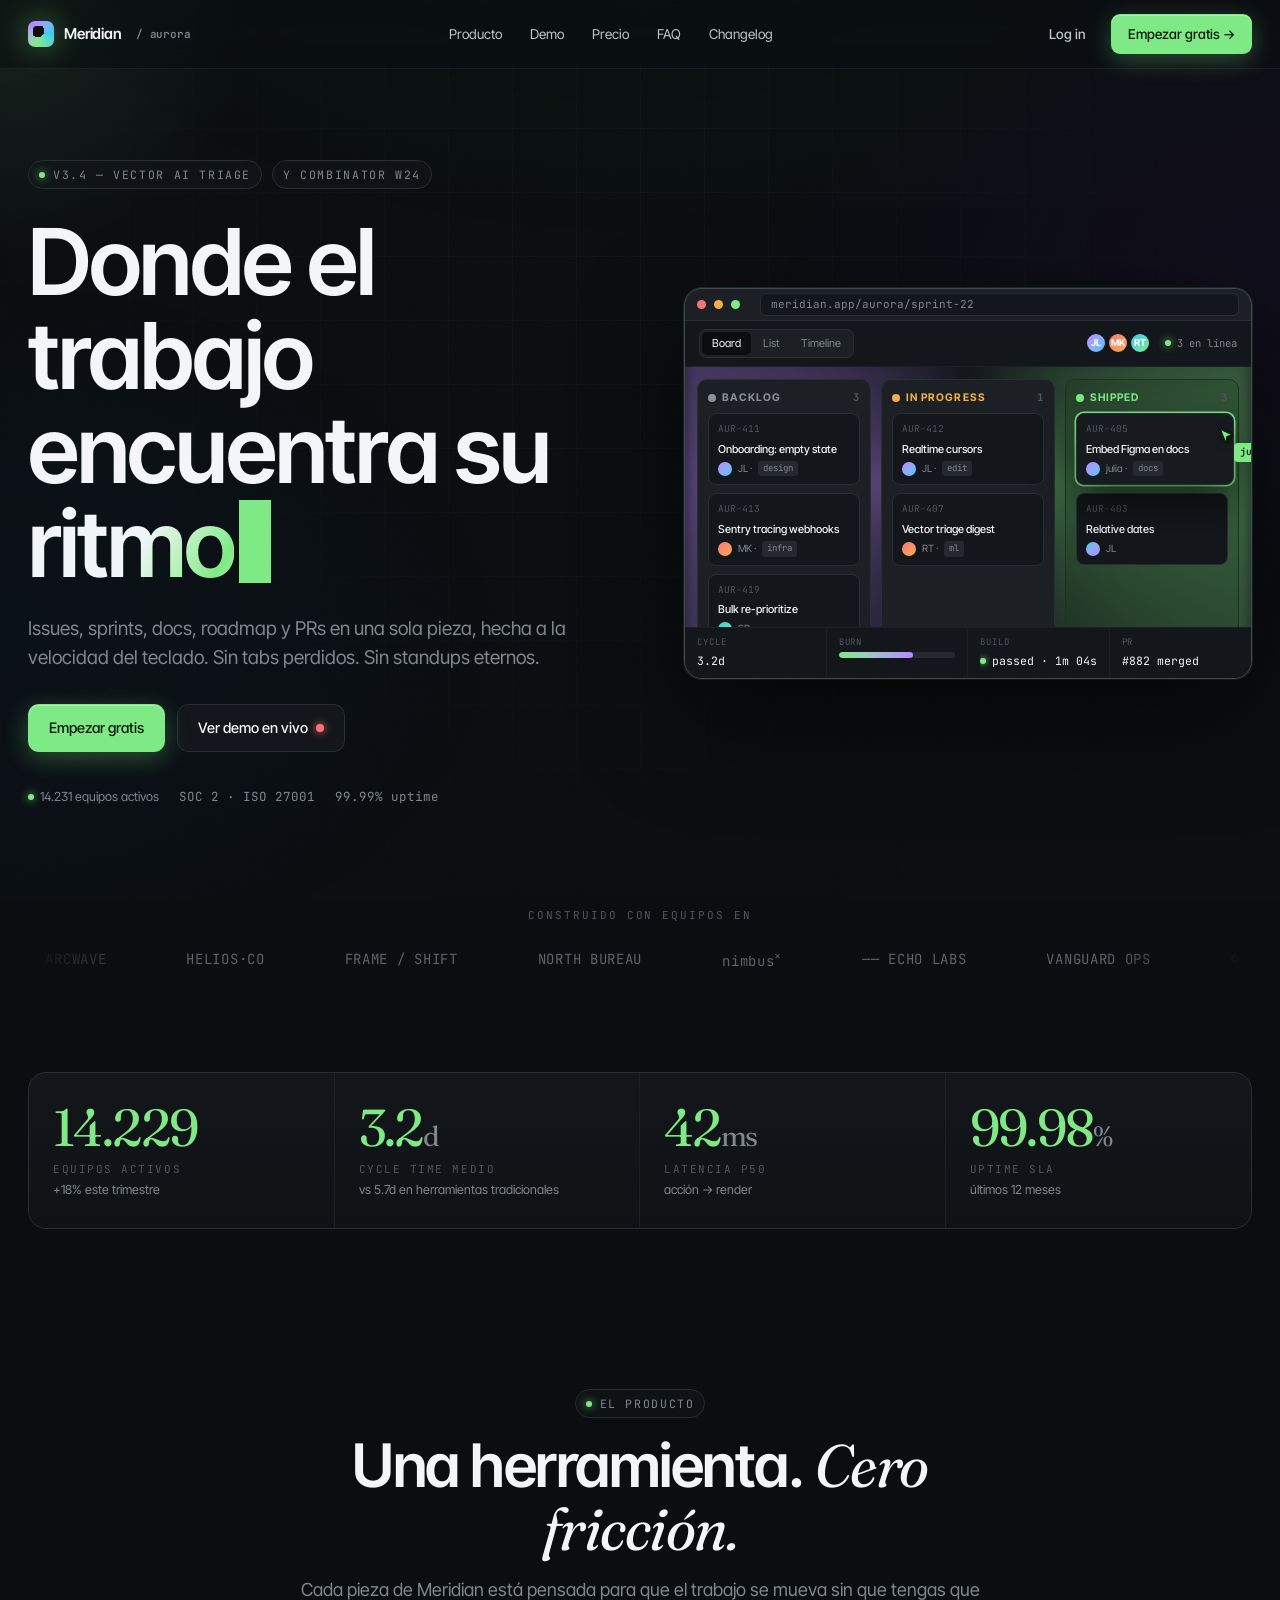
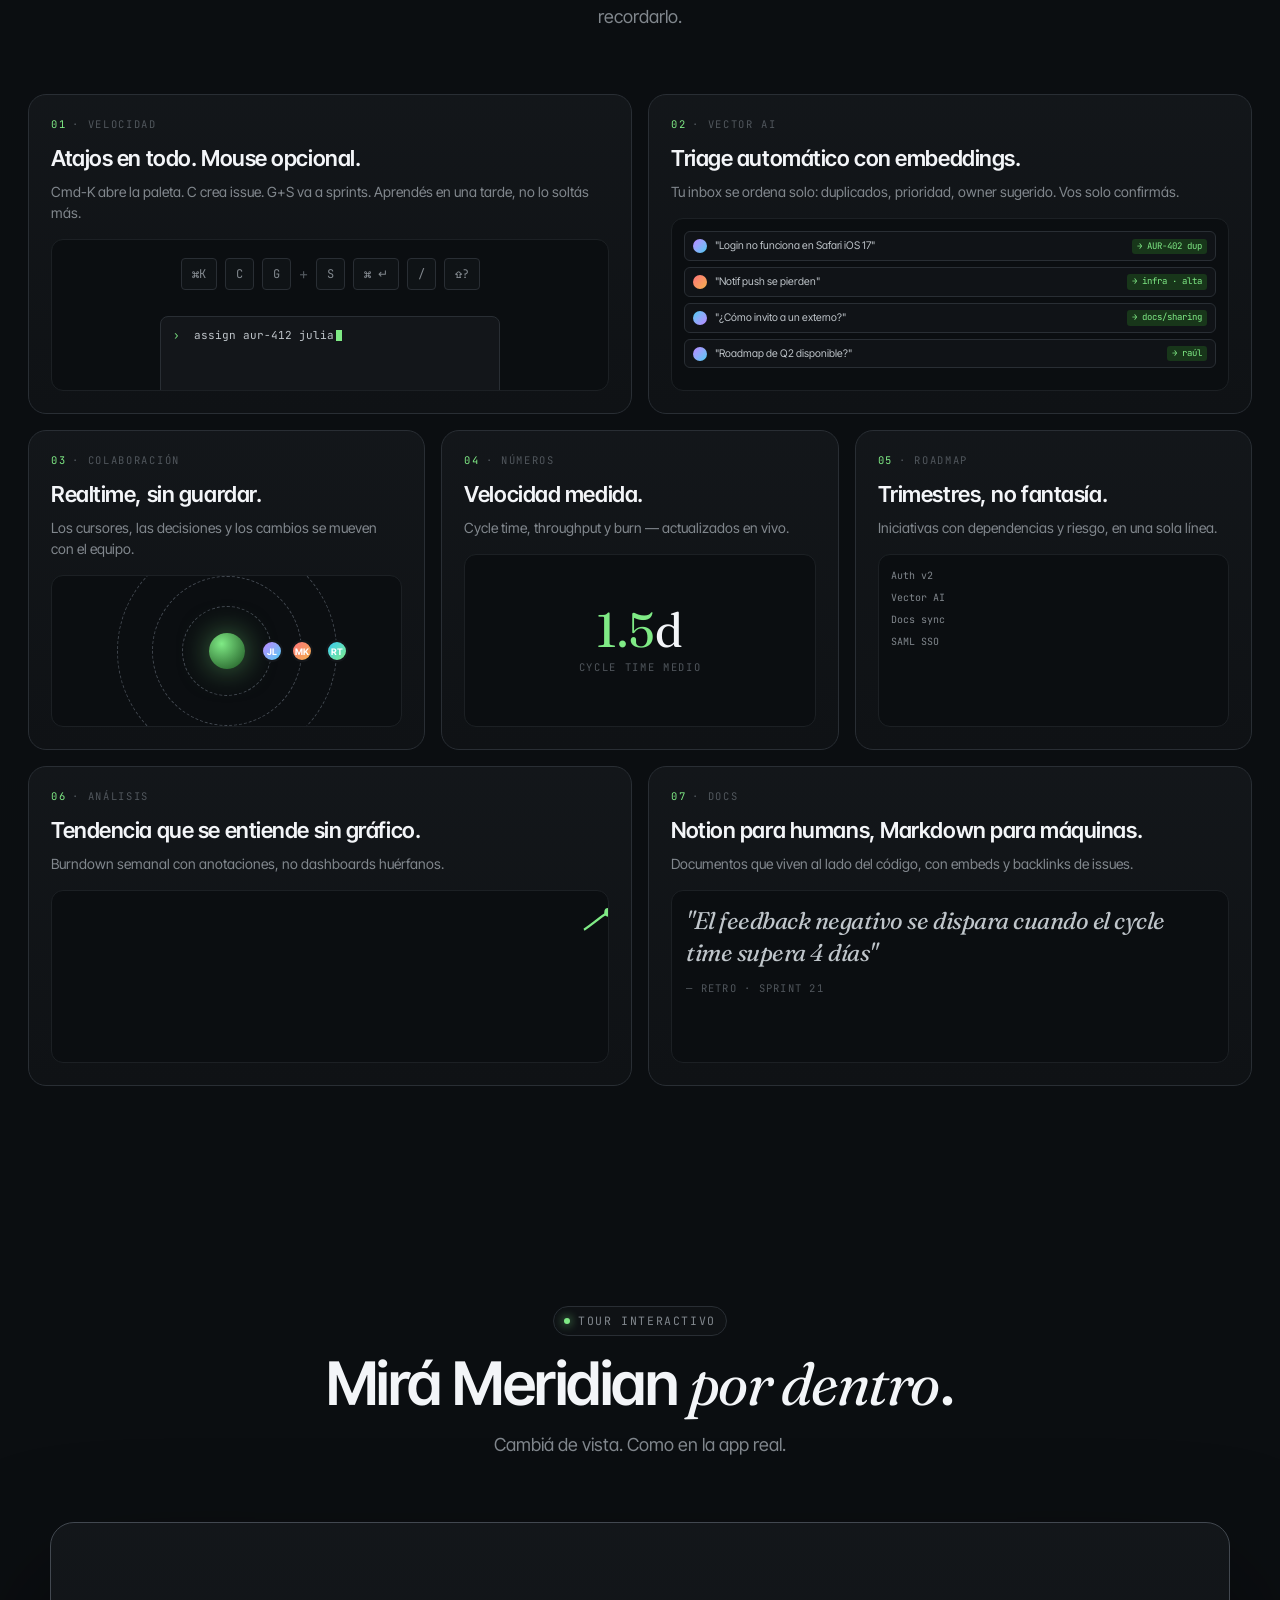
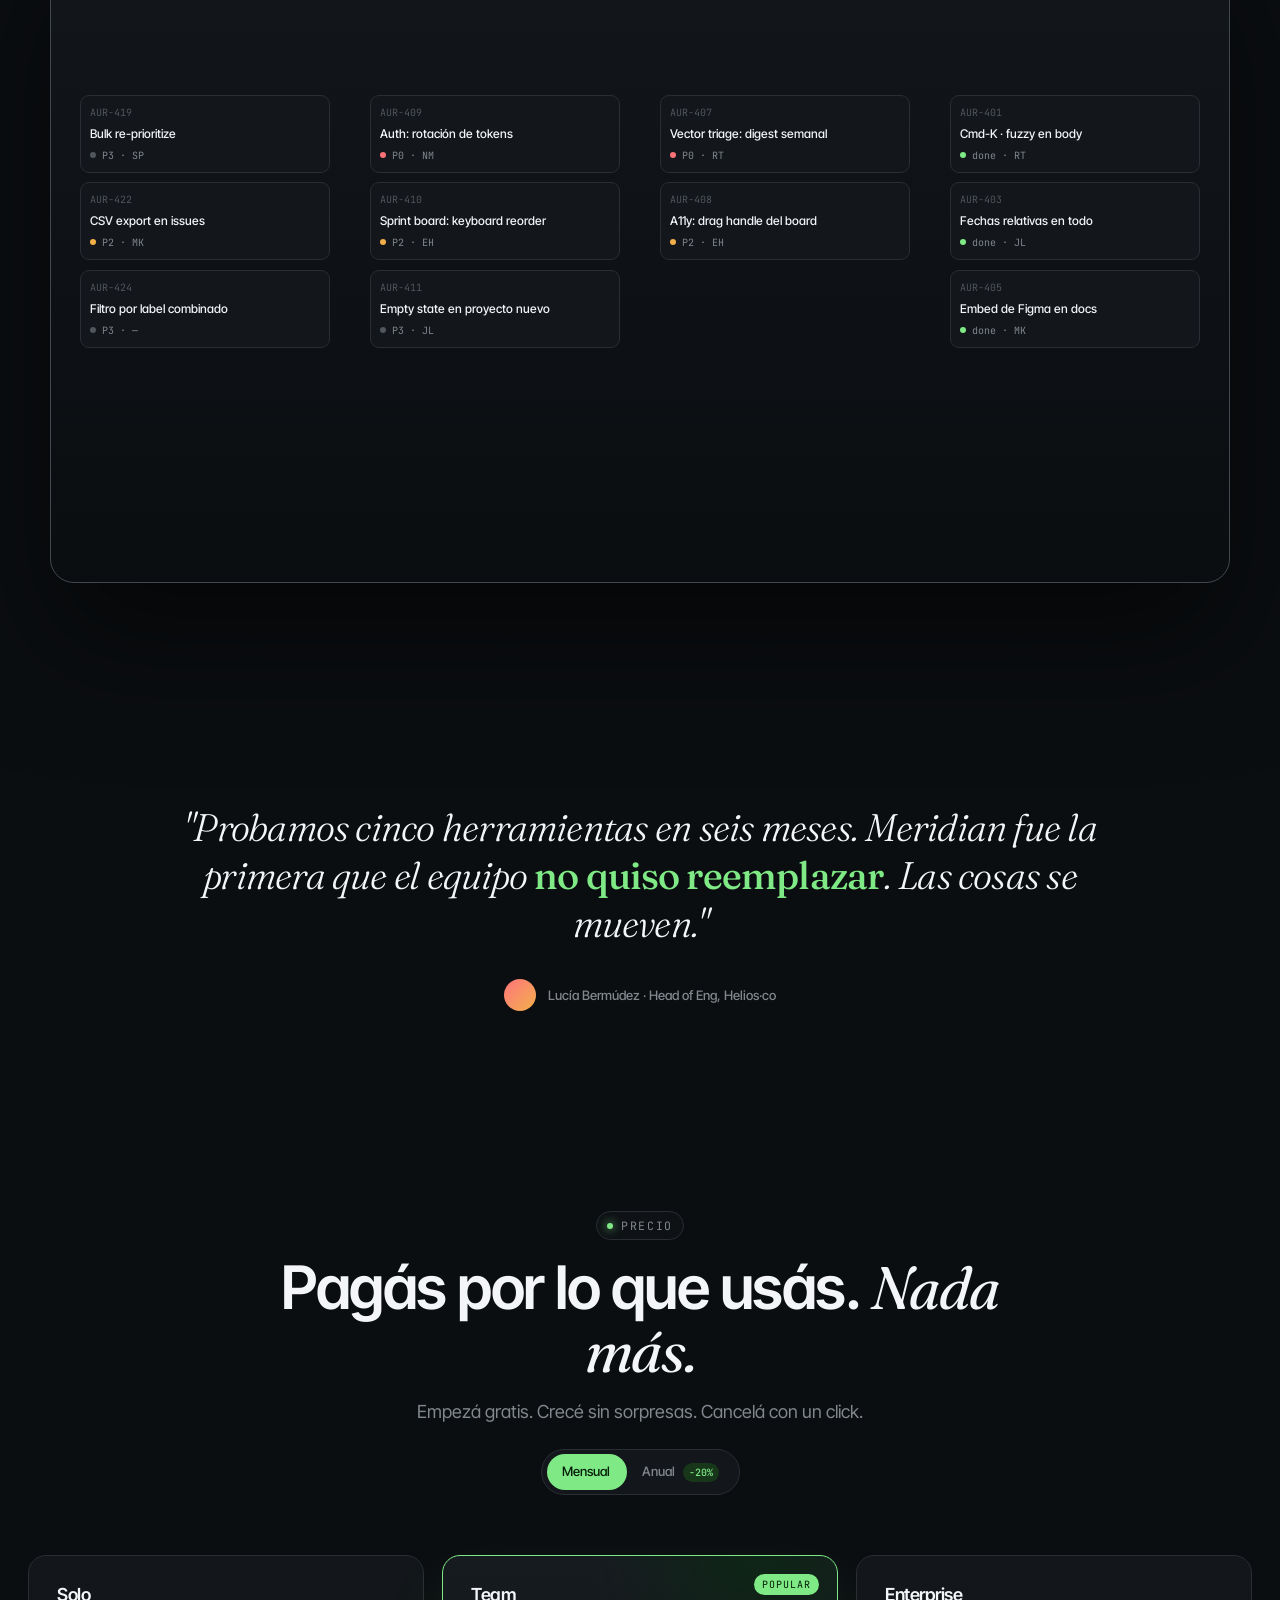
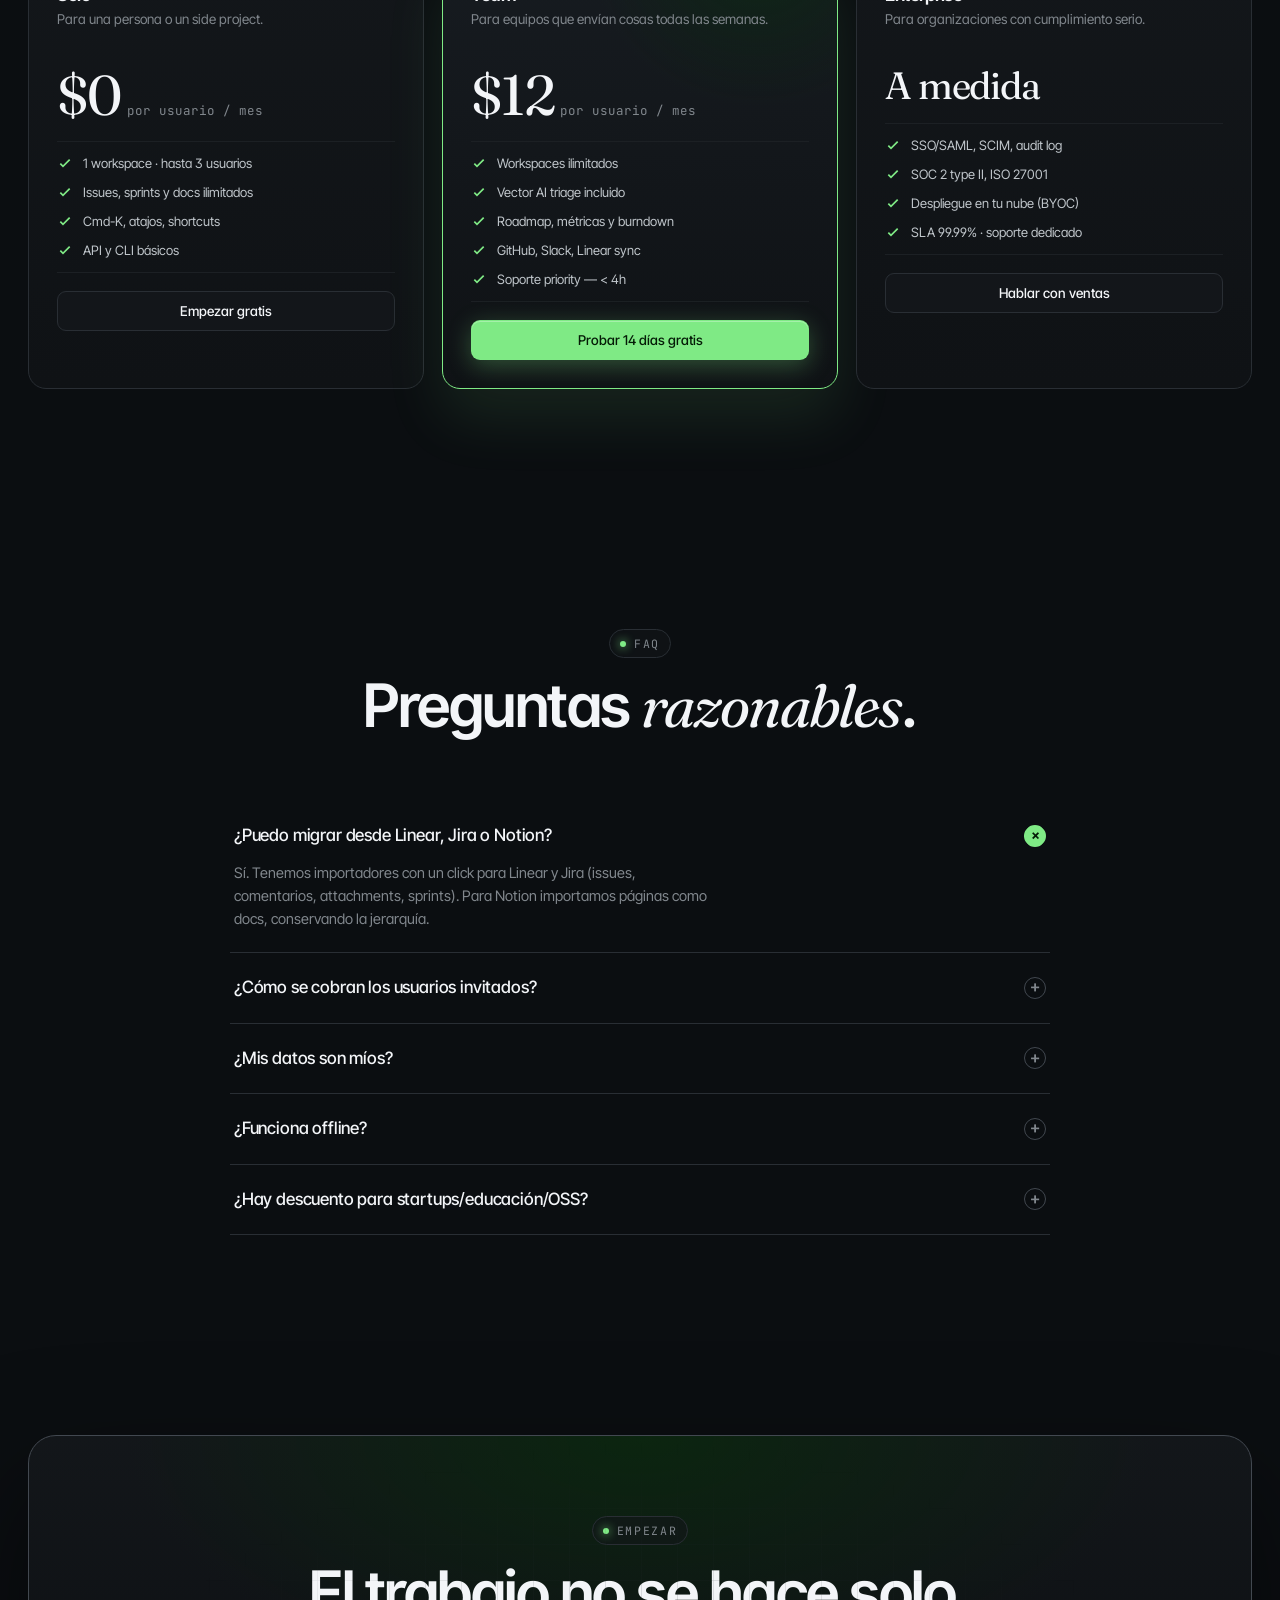
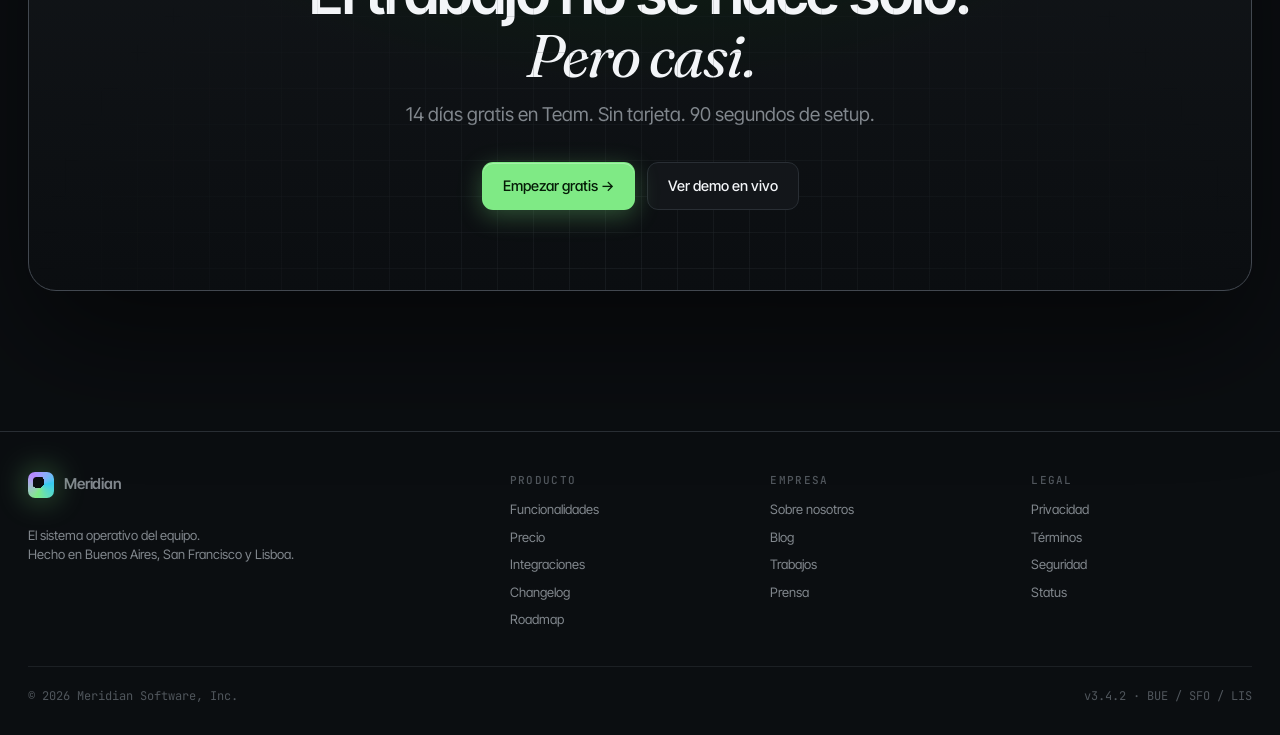
==== Frontend2/index.html @ a203c60c "Add index.html for Azure routing" ====
<!DOCTYPE html>
<html lang="es">
<head>
    <meta charset="UTF-8">
    <meta http-equiv="refresh" content="0; url=landing.html">
    <title>Redirigiendo a Meridian...</title>
    <script>
        window.location.href = "landing.html";
    </script>
</head>
<body>
    Si no eres redirigido automáticamente, haz clic aquí: <a href="landing.html">Entrar a Meridian</a>
</body>
</html>
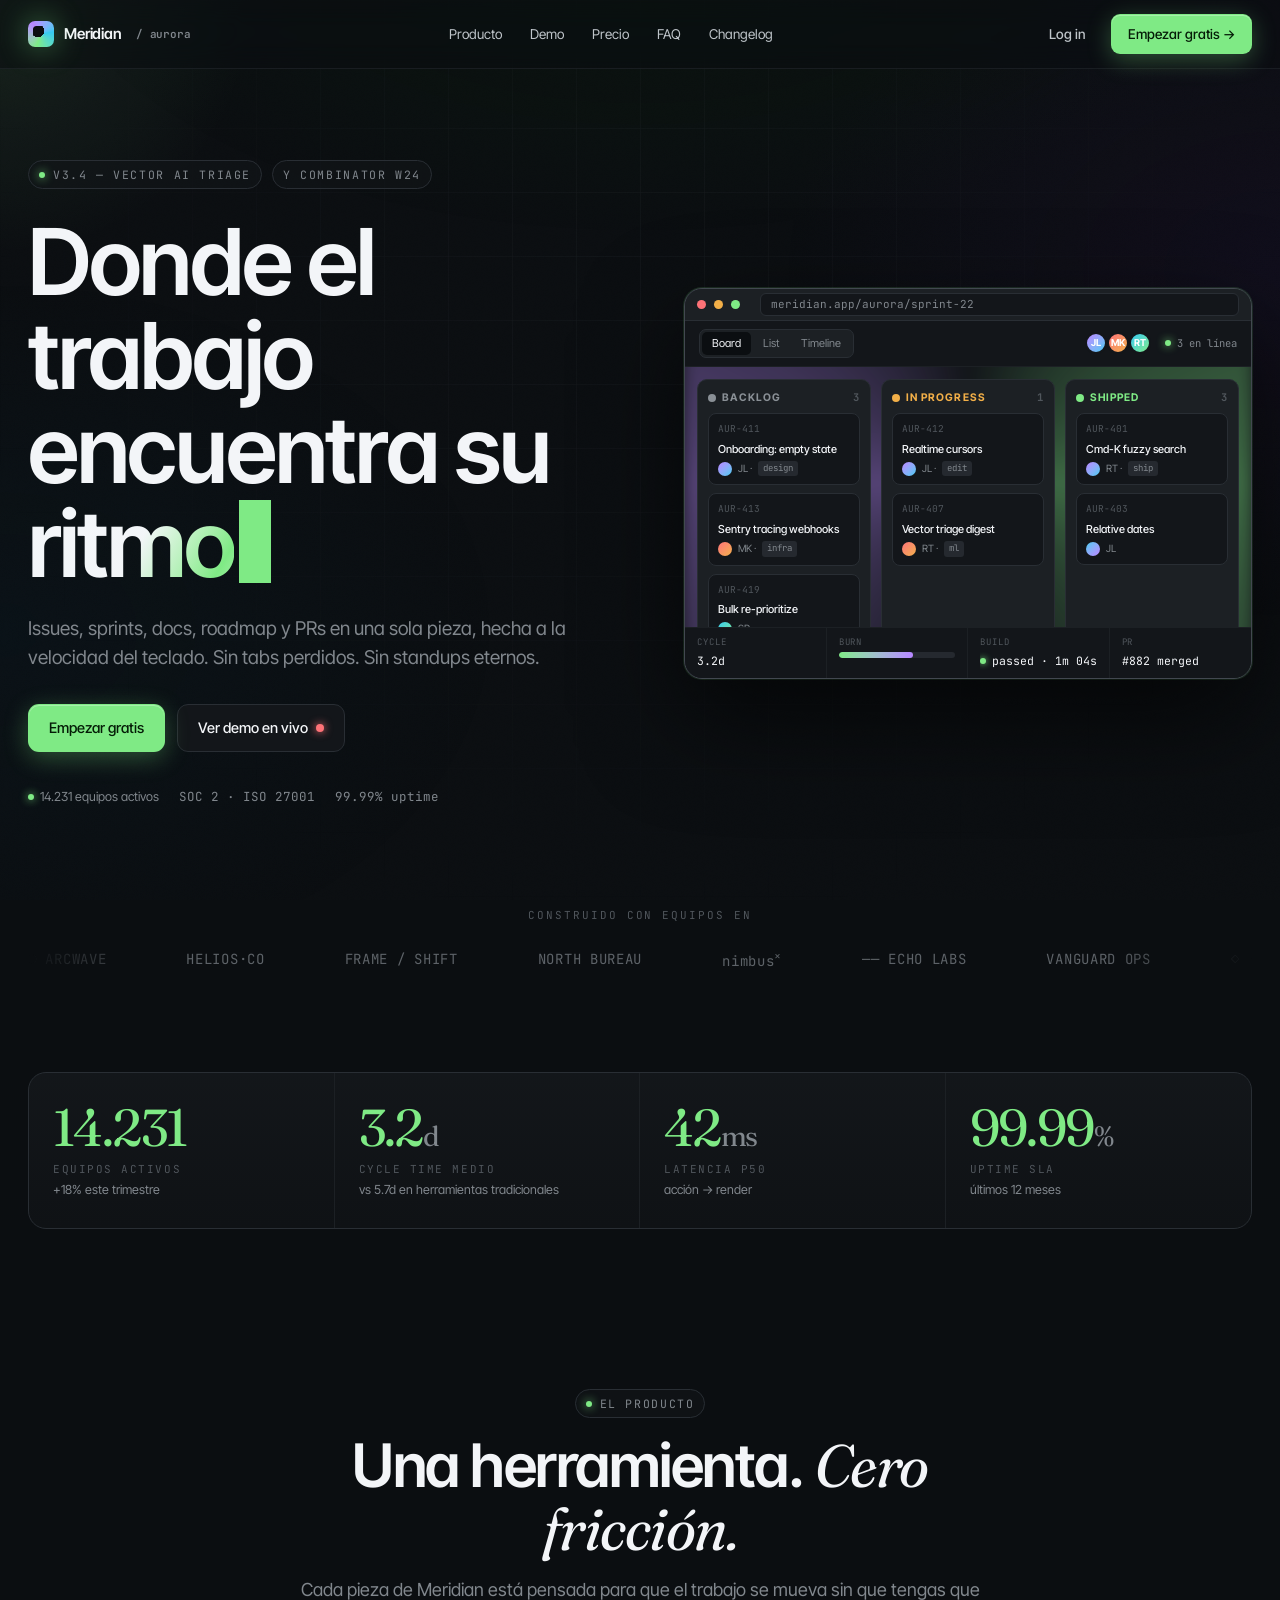
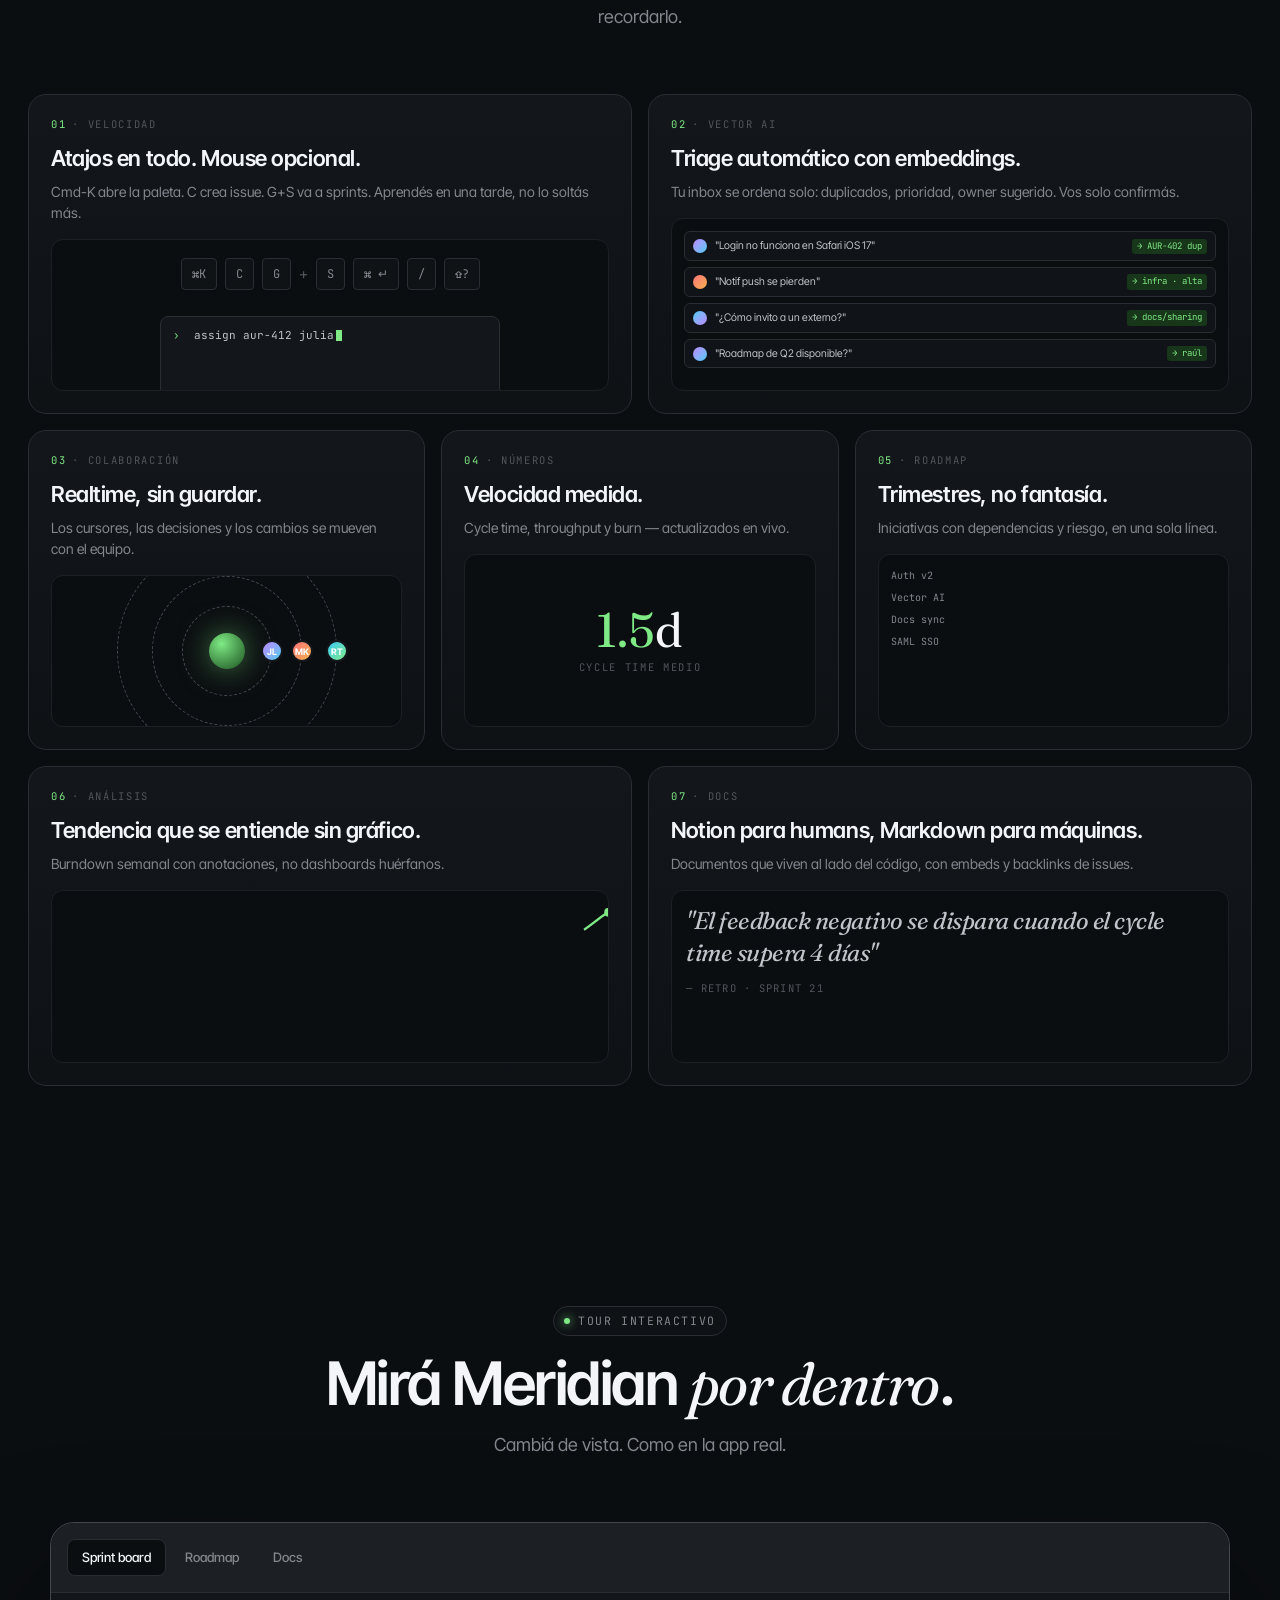
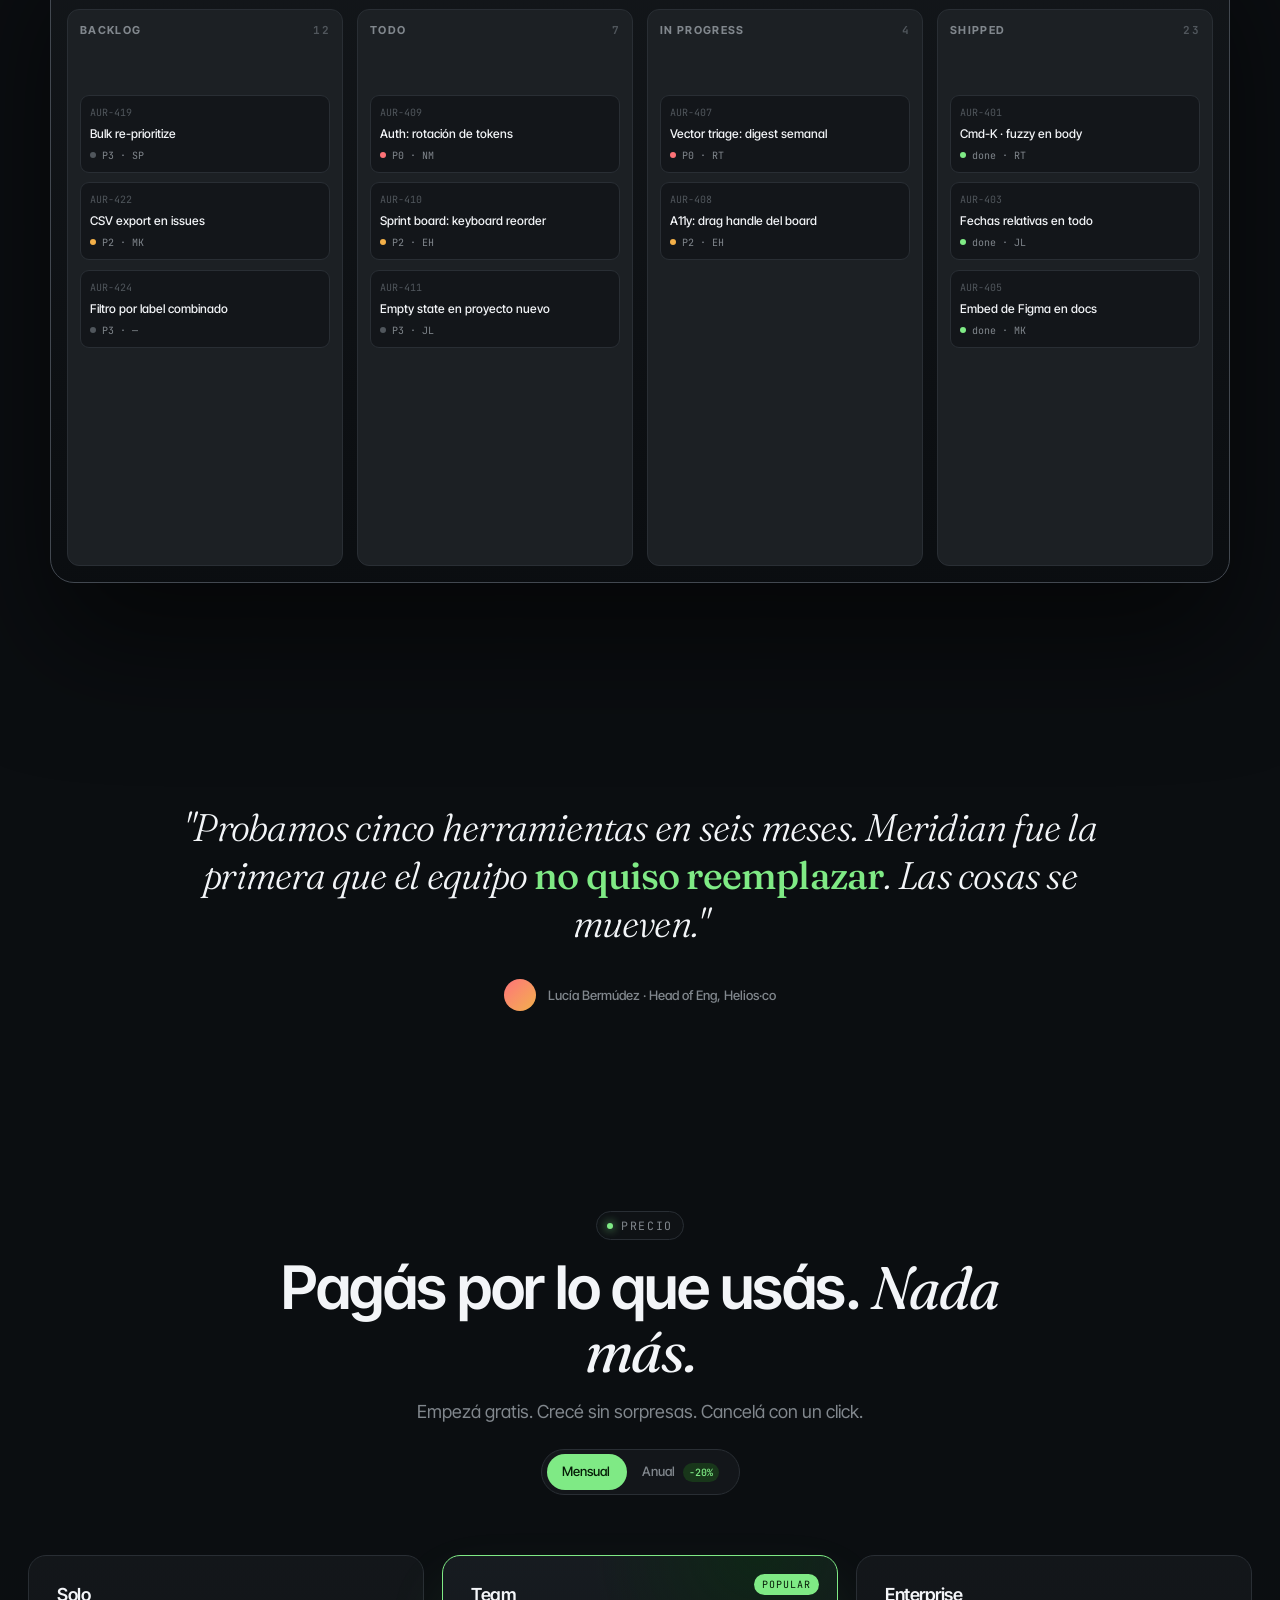
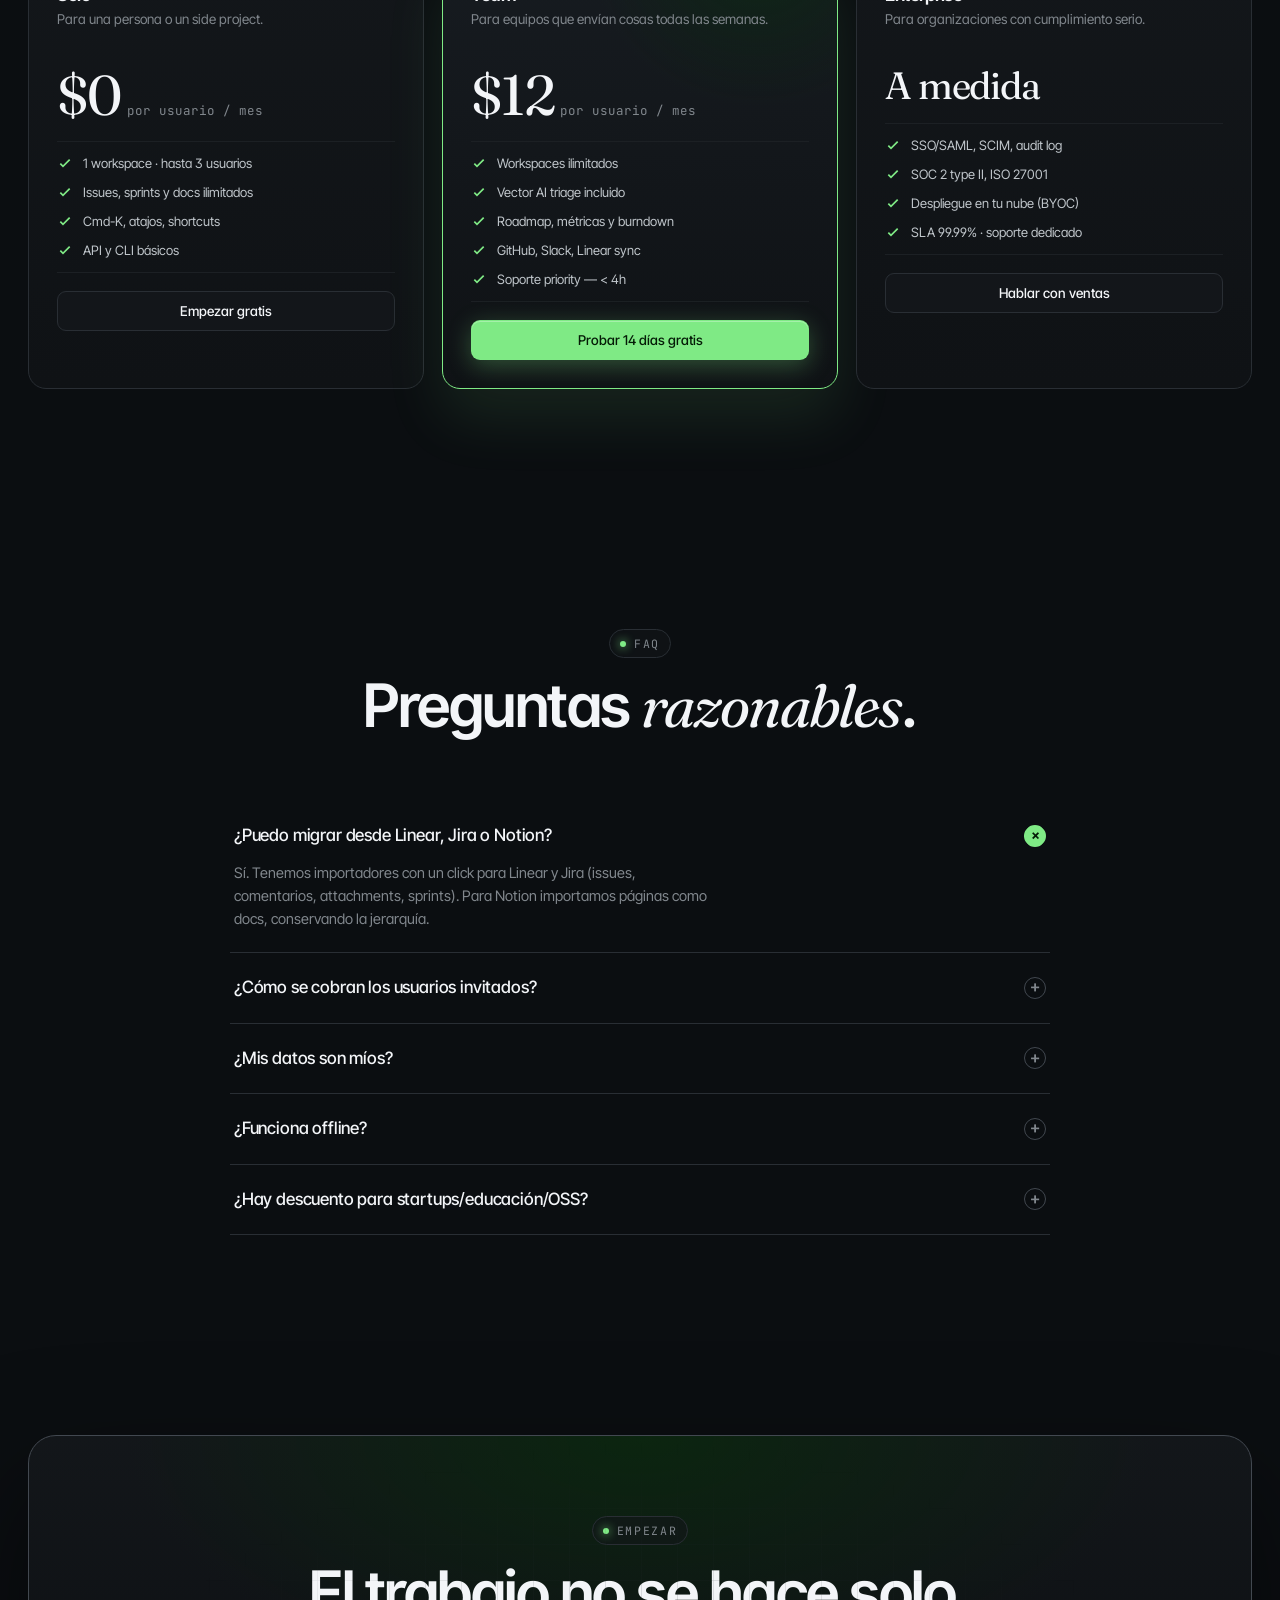
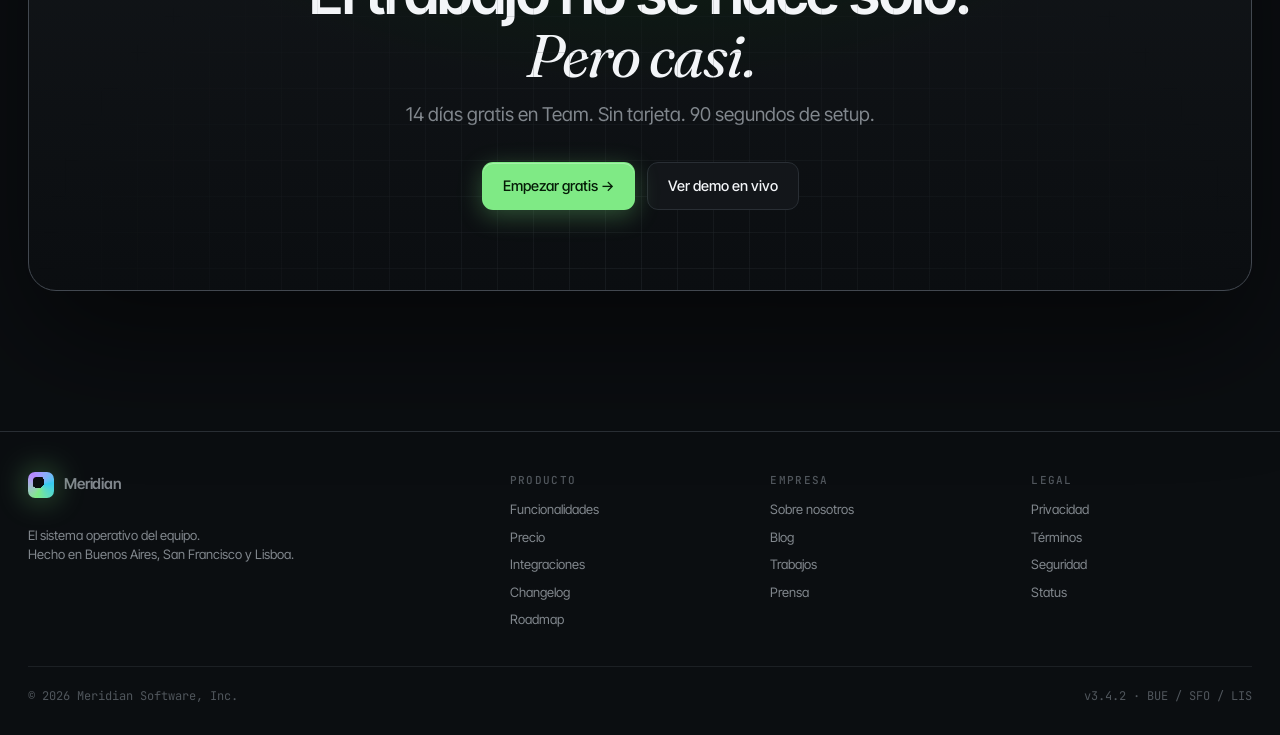
==== commit a287d9af: "fix: set output_location to dot for static html site deployment" ====
--- a/Frontend2/index.html
+++ b/Frontend2/index.html
@@ -1,14 +1,17 @@
-<!DOCTYPE html>
-<html lang="es">
-<head>
-    <meta charset="UTF-8">
-    <meta http-equiv="refresh" content="0; url=landing.html">
-    <title>Redirigiendo a Meridian...</title>
-    <script>
-        window.location.href = "landing.html";
-    </script>
-</head>
-<body>
-    Si no eres redirigido automáticamente, haz clic aquí: <a href="landing.html">Entrar a Meridian</a>
-</body>
-</html>
+<!DOCTYPE html>
+<html lang="es">
+<head>
+    <meta charset="UTF-8">
+    <meta http-equiv="refresh" content="0; url=landing.html">
+    <title>Redirigiendo a Meridian...</title>
+    <script>
+        window.location.href = "landing.html";
+    </script>
+</head>
+<body>
+    Si no eres redirigido automáticamente, haz clic aquí: <a href="landing.html">Entrar a Meridian</a>
+</body>
+</html>
+< ! - -   t r i g g e r   r e d e p l o y   - - > + 
+ 
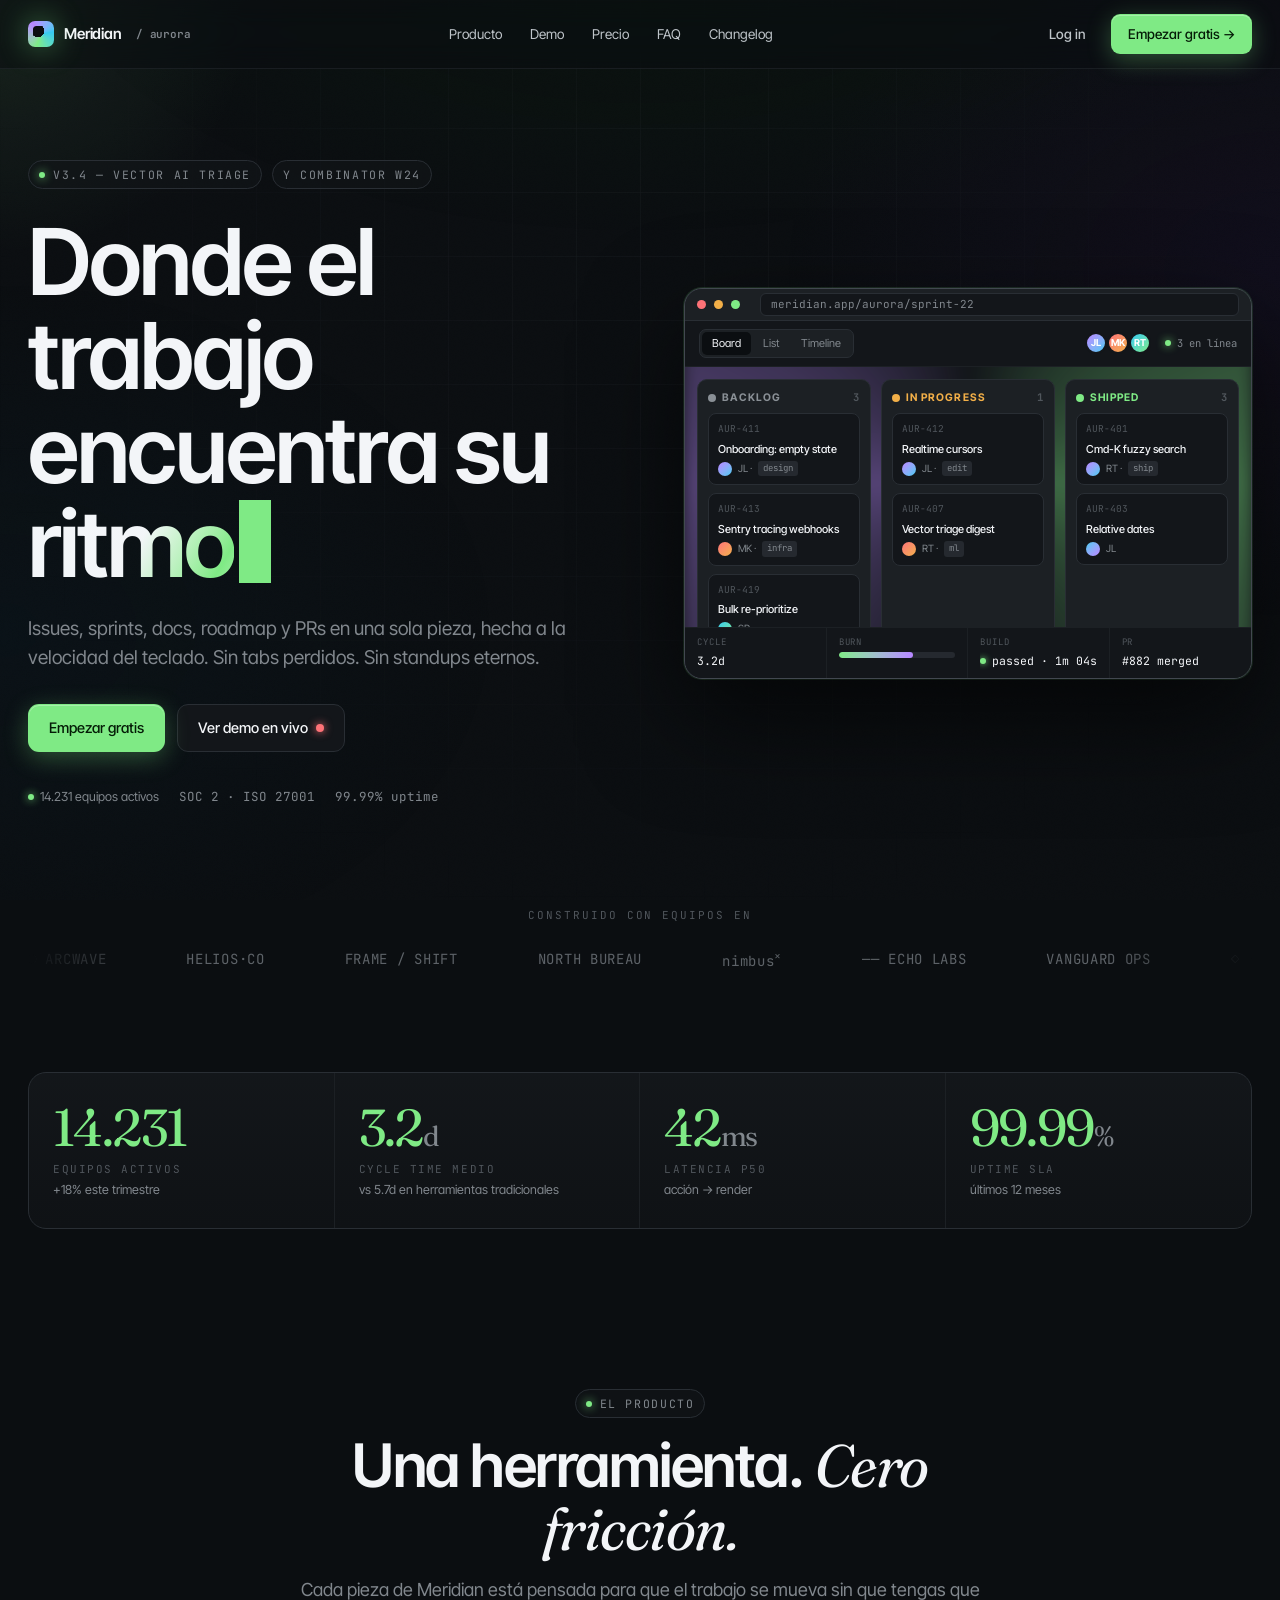
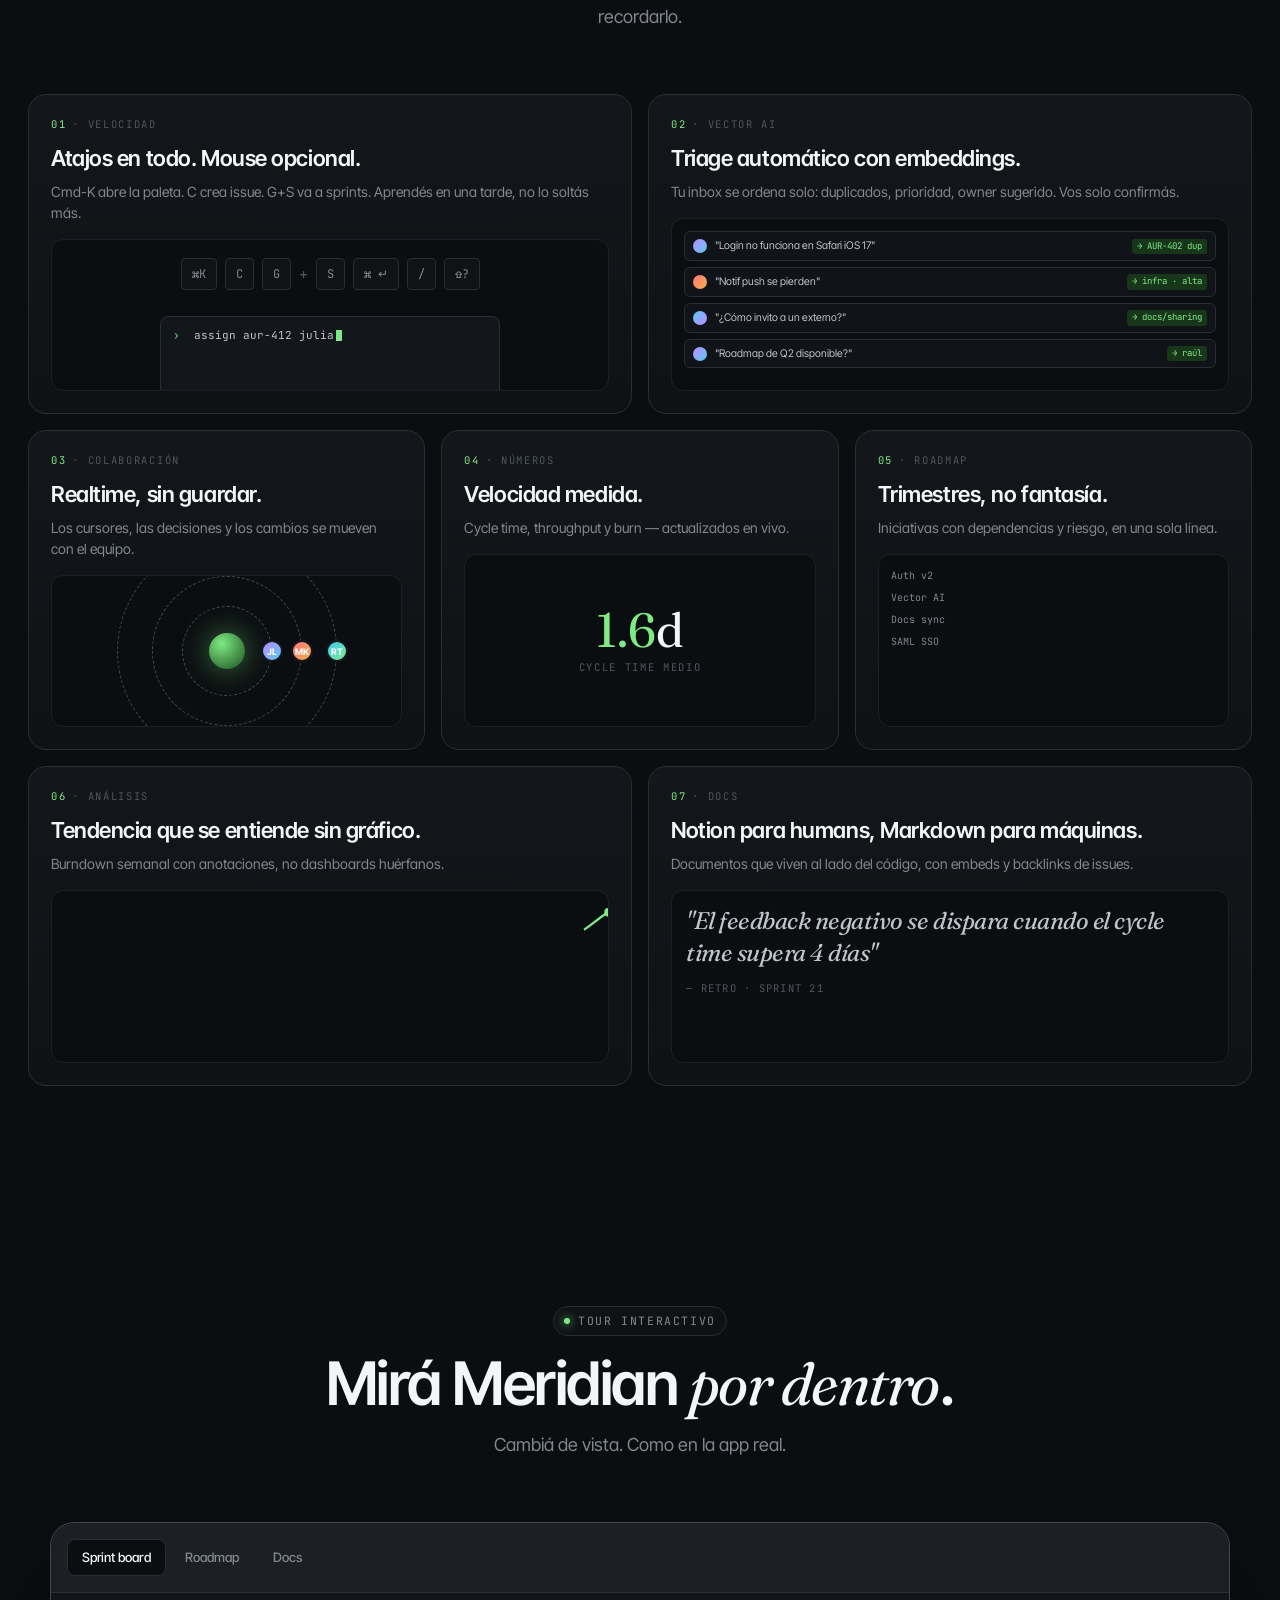
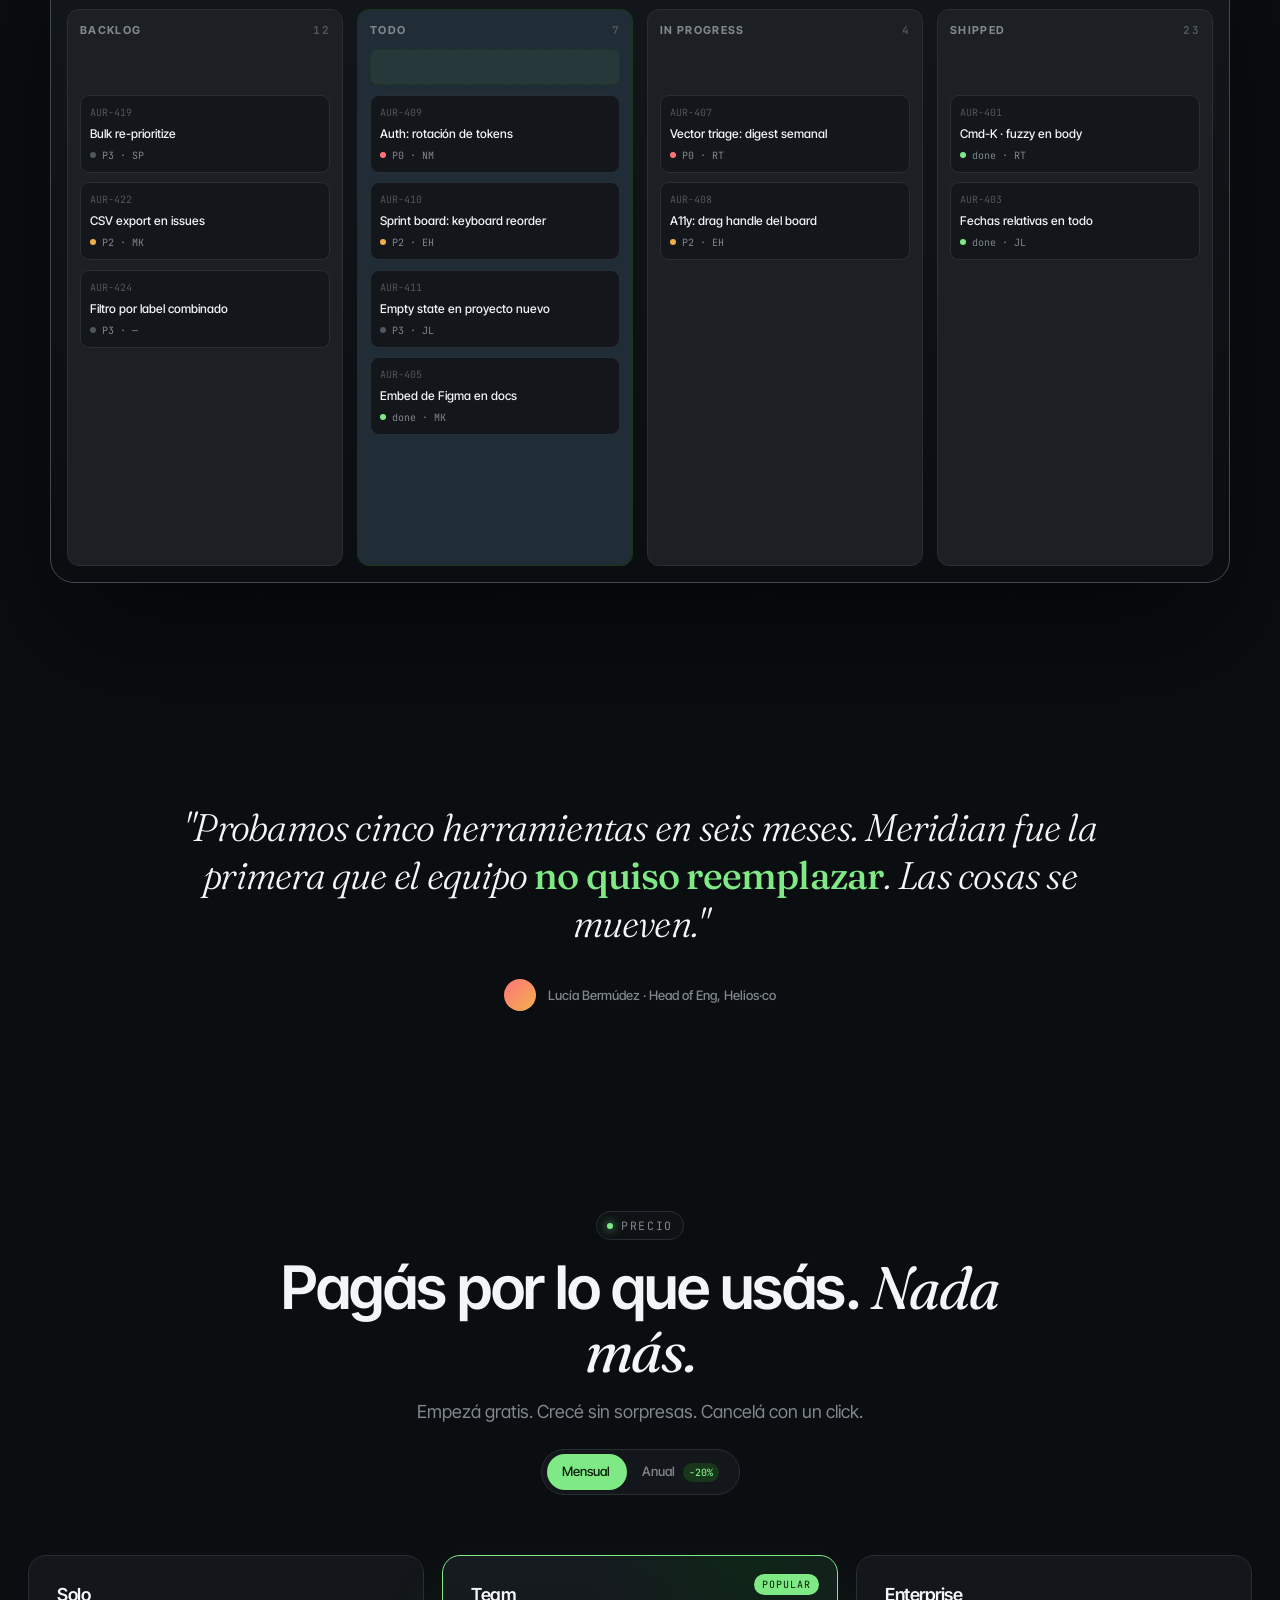
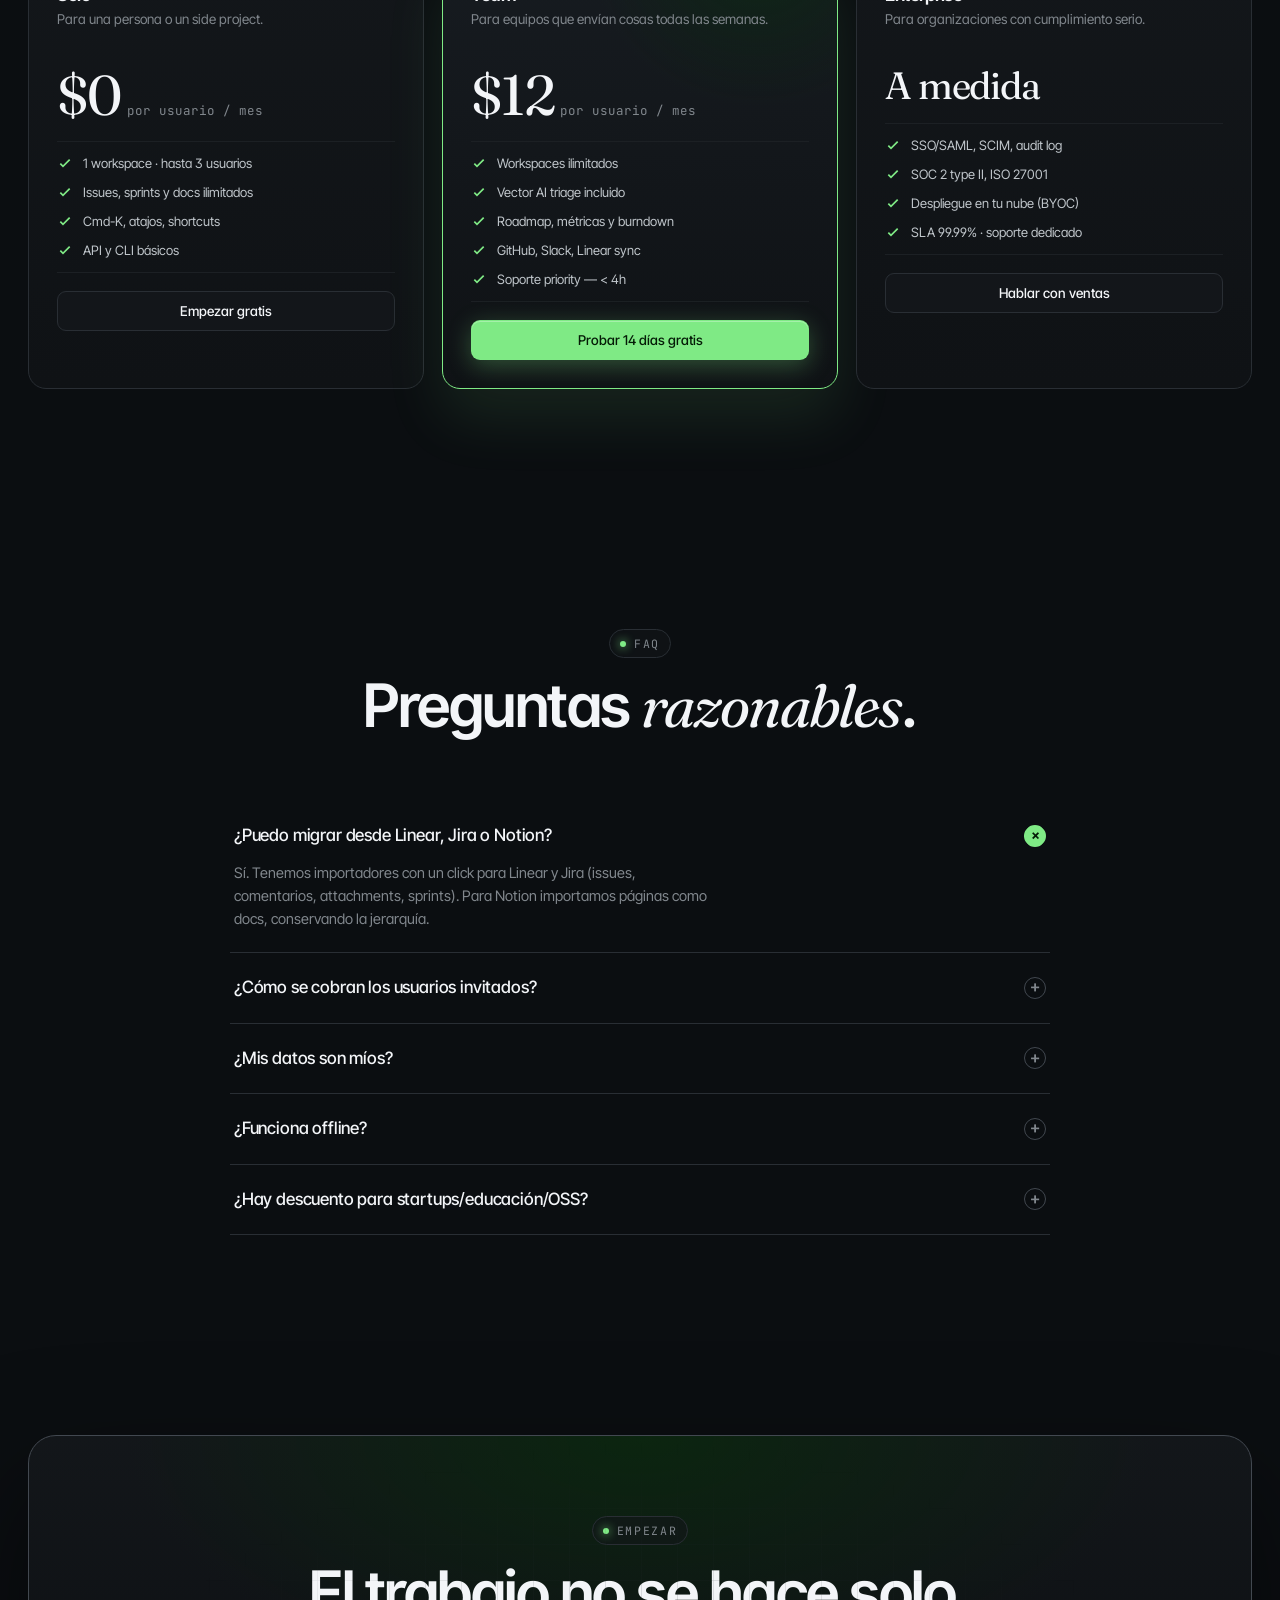
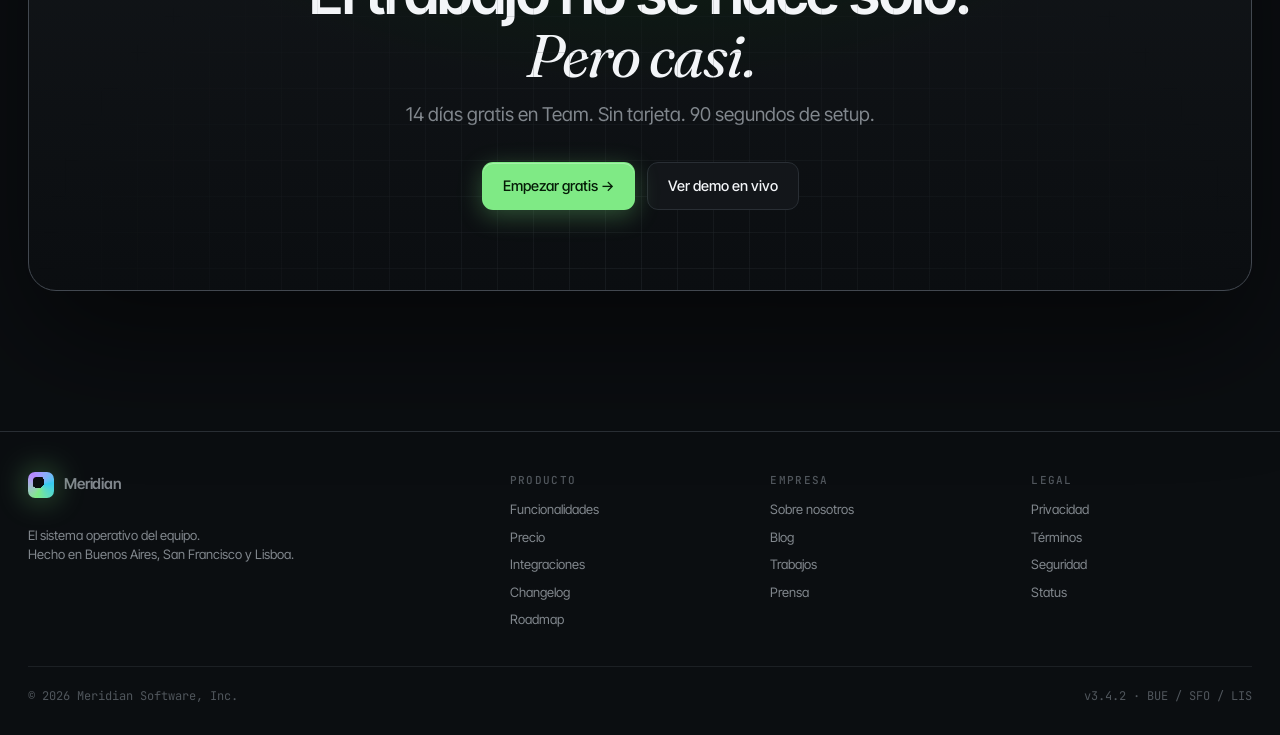
==== commit b56dc8bf: "chore: trigger deploy after token update" ====
--- a/Frontend2/index.html
+++ b/Frontend2/index.html
@@ -14,4 +14,6 @@
 </html>
 < ! - -   t r i g g e r   r e d e p l o y   - - >   
+ < ! - -   t r i g g e r   r e d e p l o y   w i t h   n e w   t o k e n   2   - - > + 
  
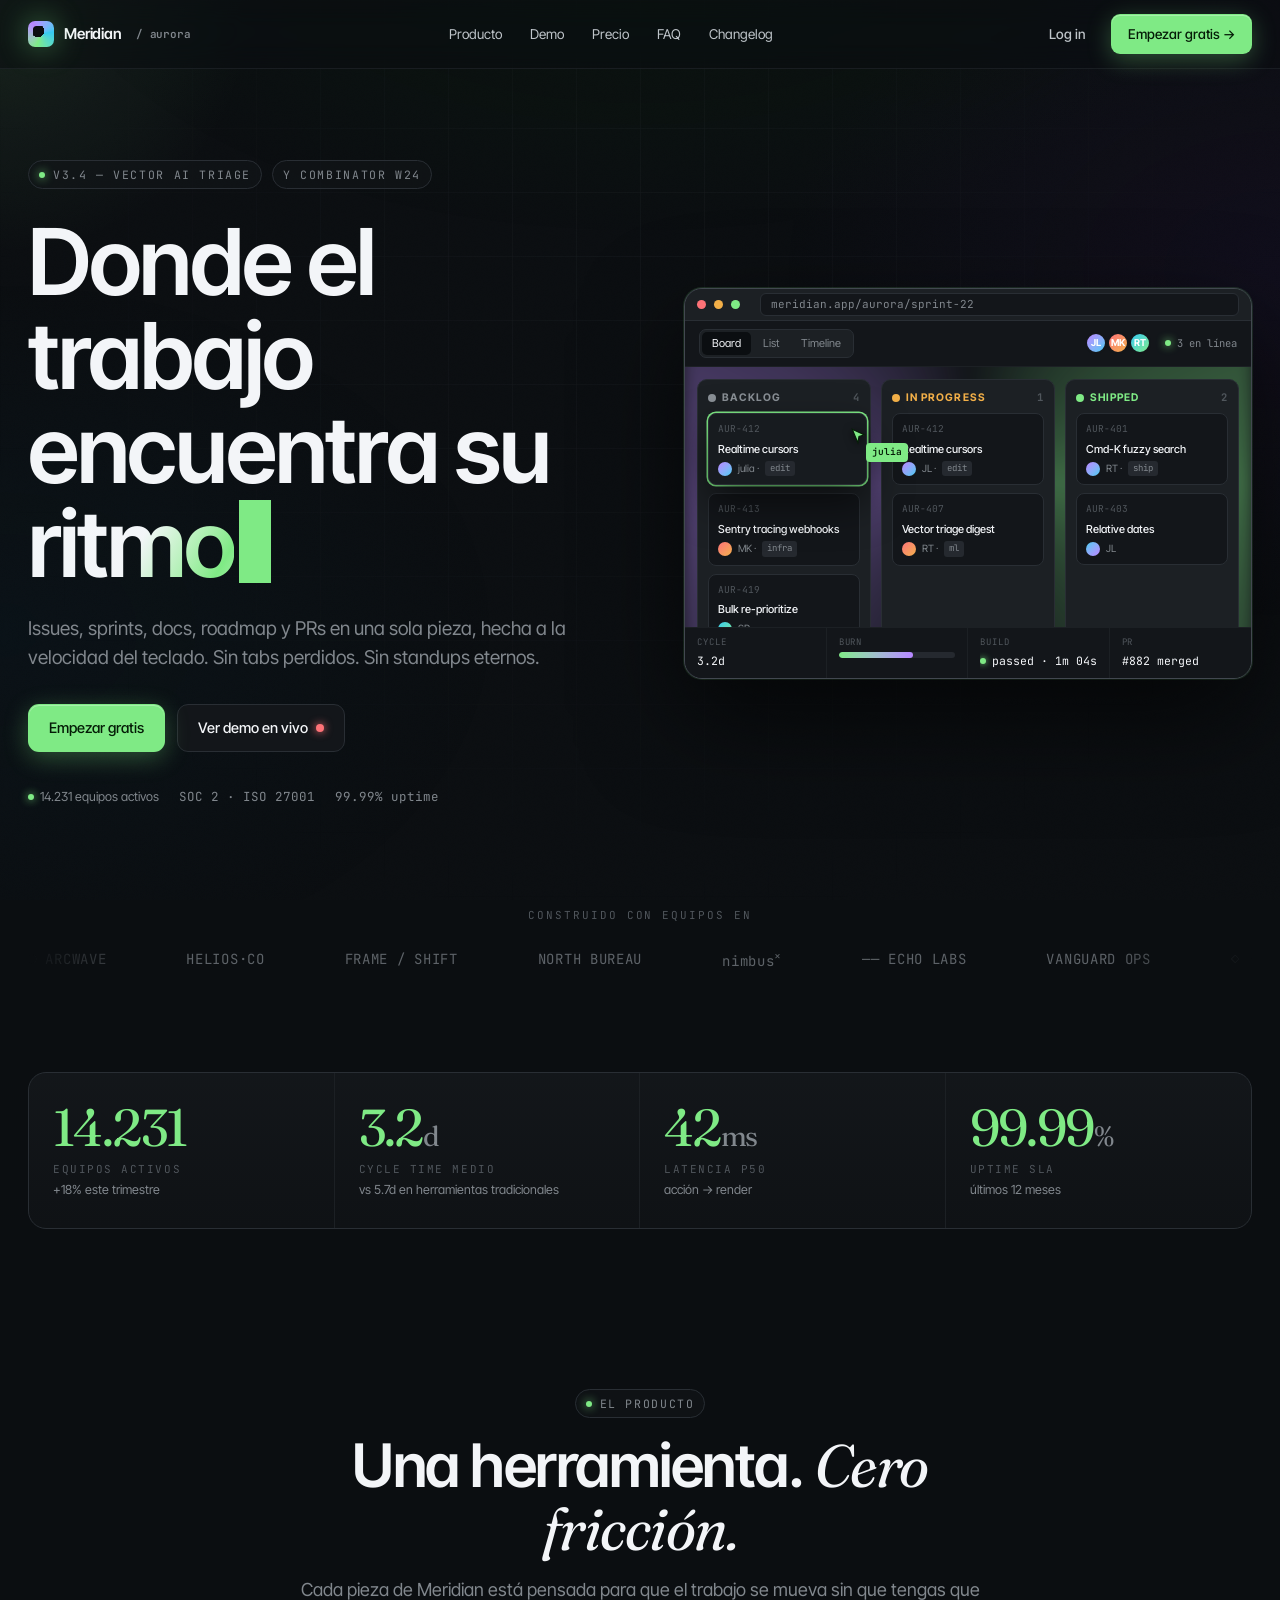
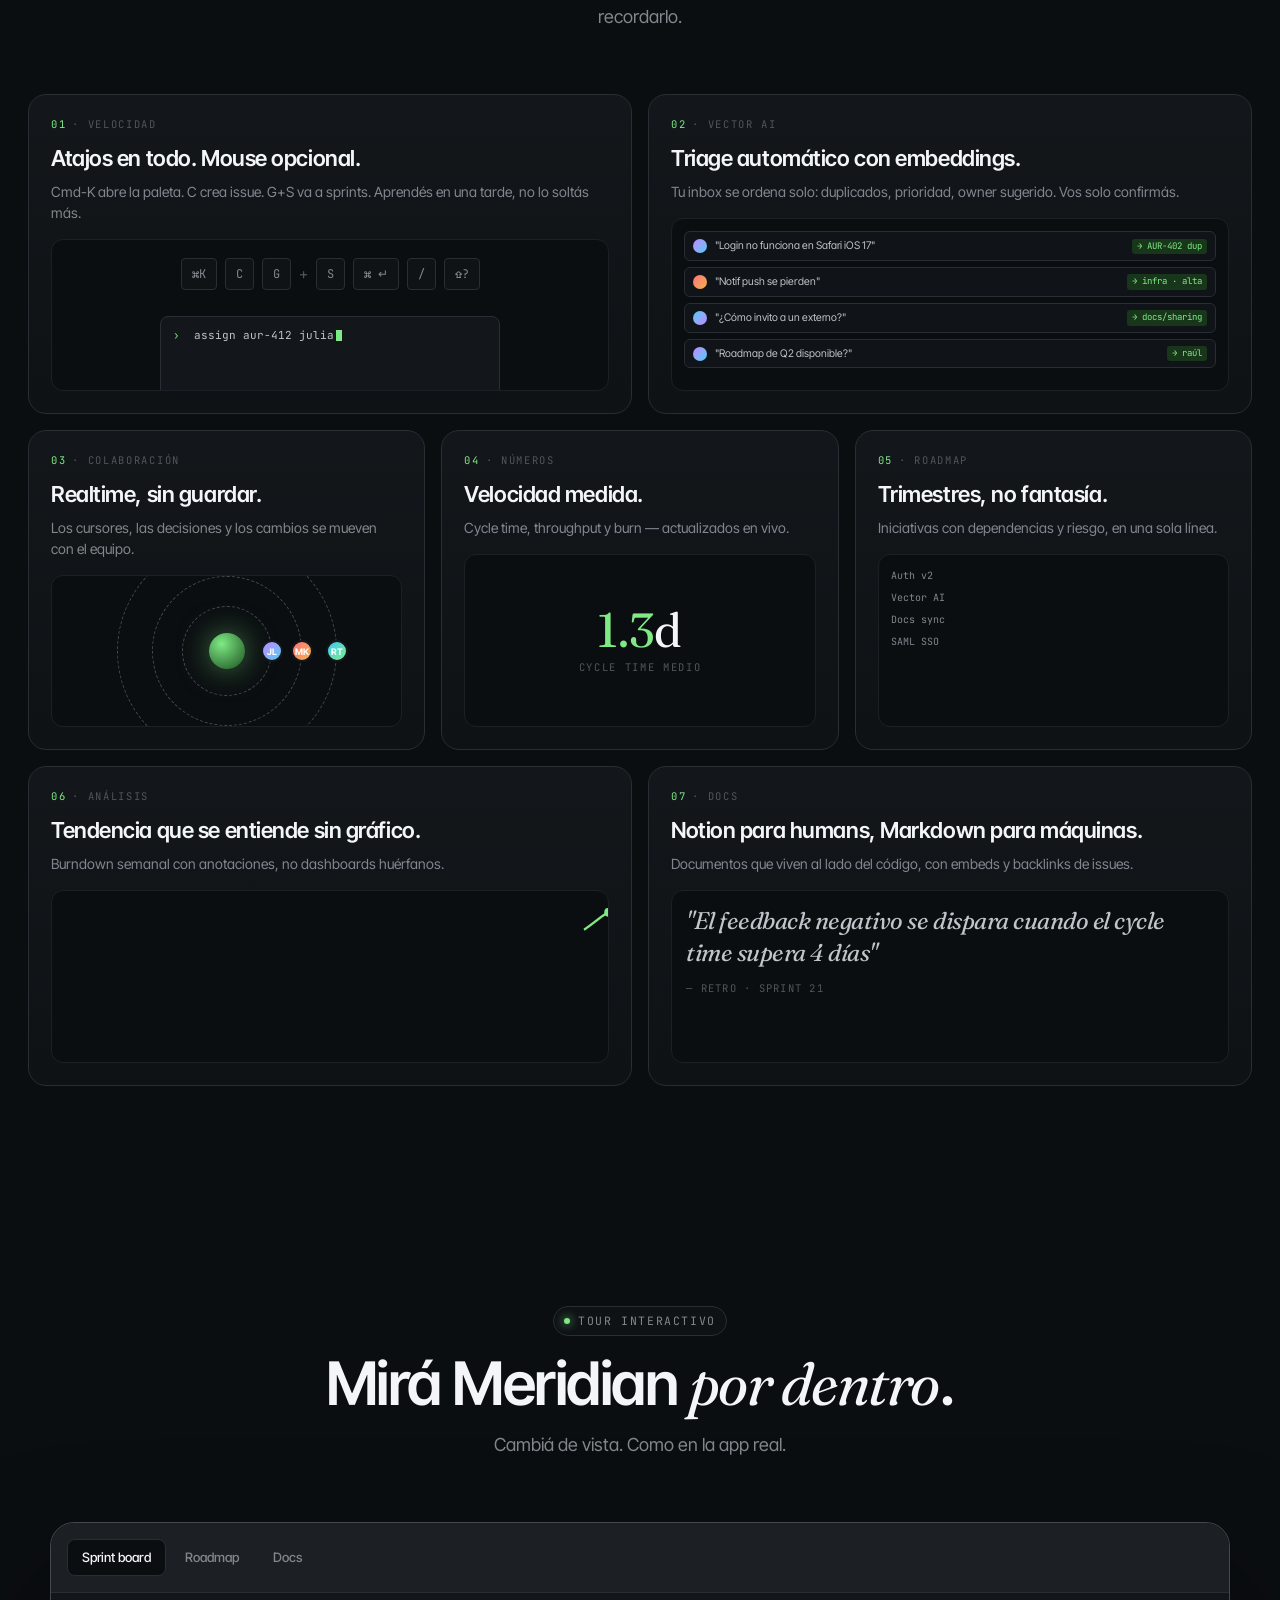
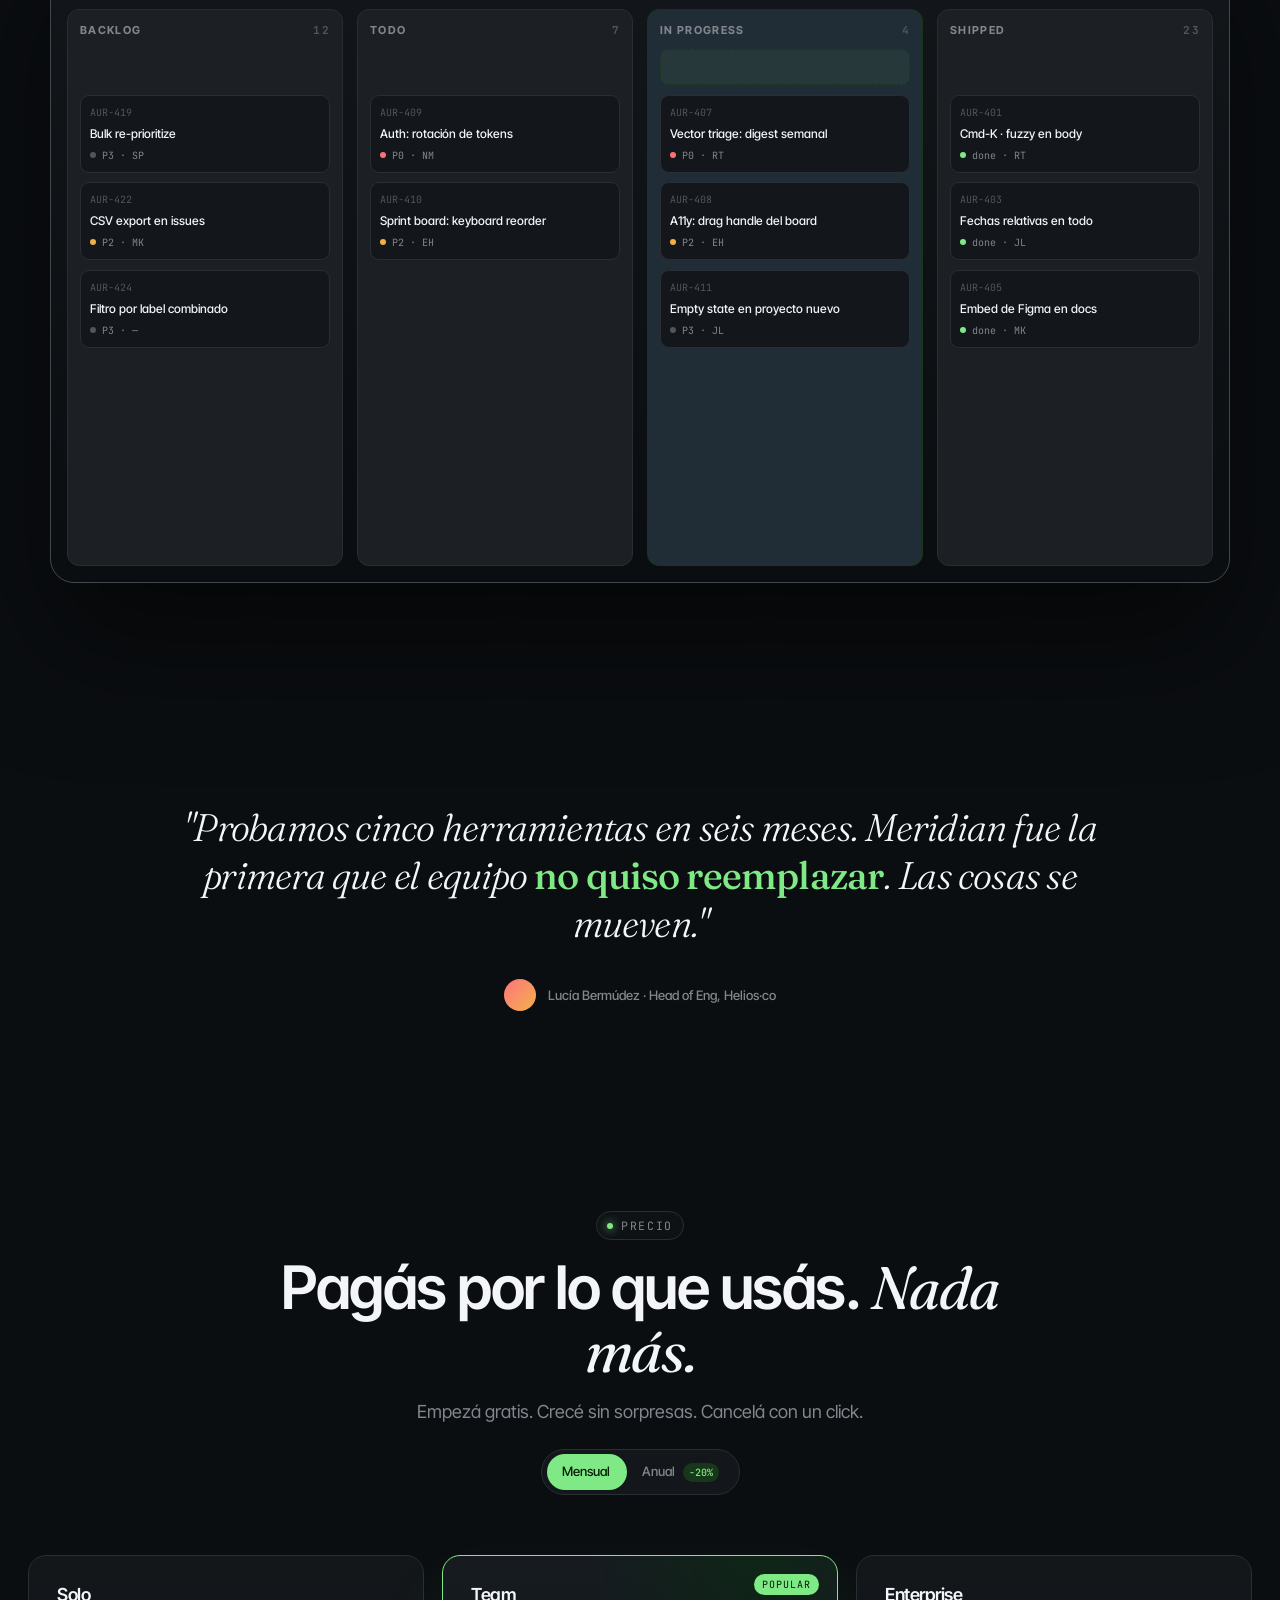
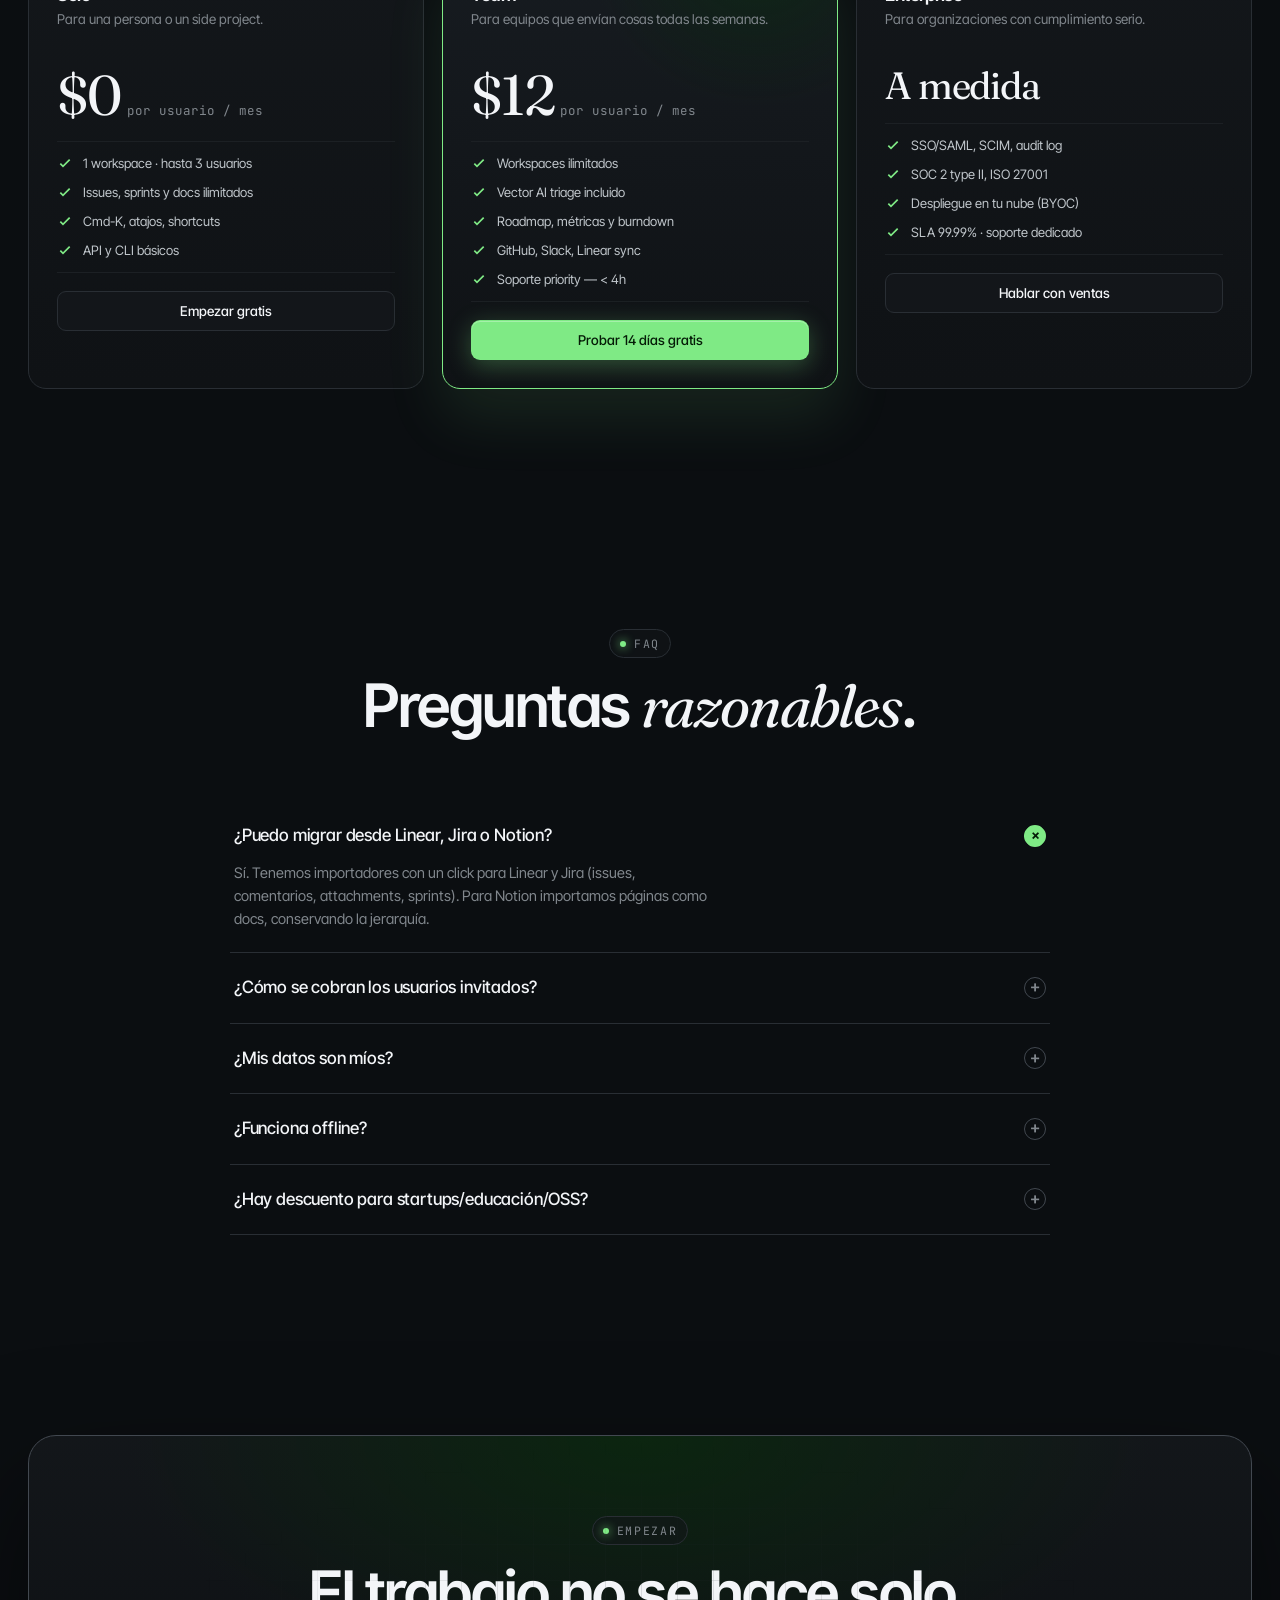
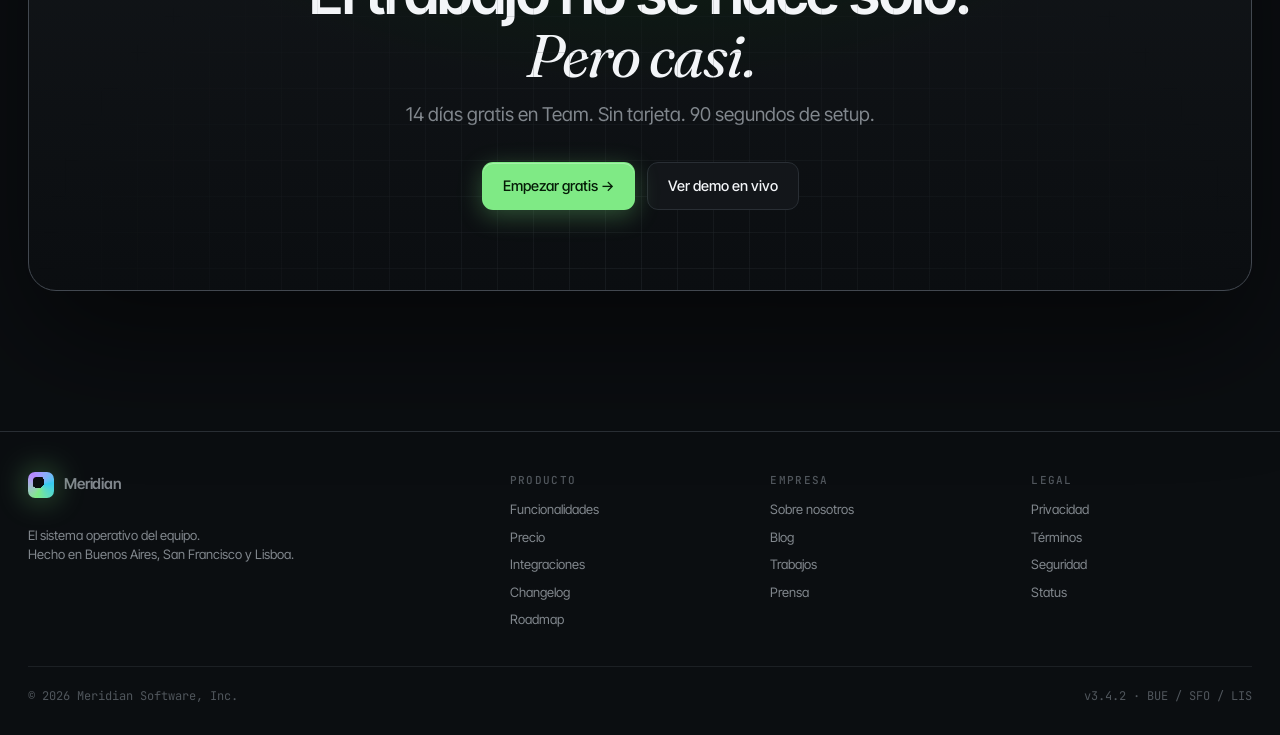
==== commit b55c8e13: "chore: trigger deploy after workflow rename" ====
--- a/Frontend2/index.html
+++ b/Frontend2/index.html
@@ -16,4 +16,6 @@
  
  < ! - -   t r i g g e r   r e d e p l o y   w i t h   n e w   t o k e n   2   - - >   
+ < ! - -   t r i g g e r   d e p l o y   3   - - > + 
  
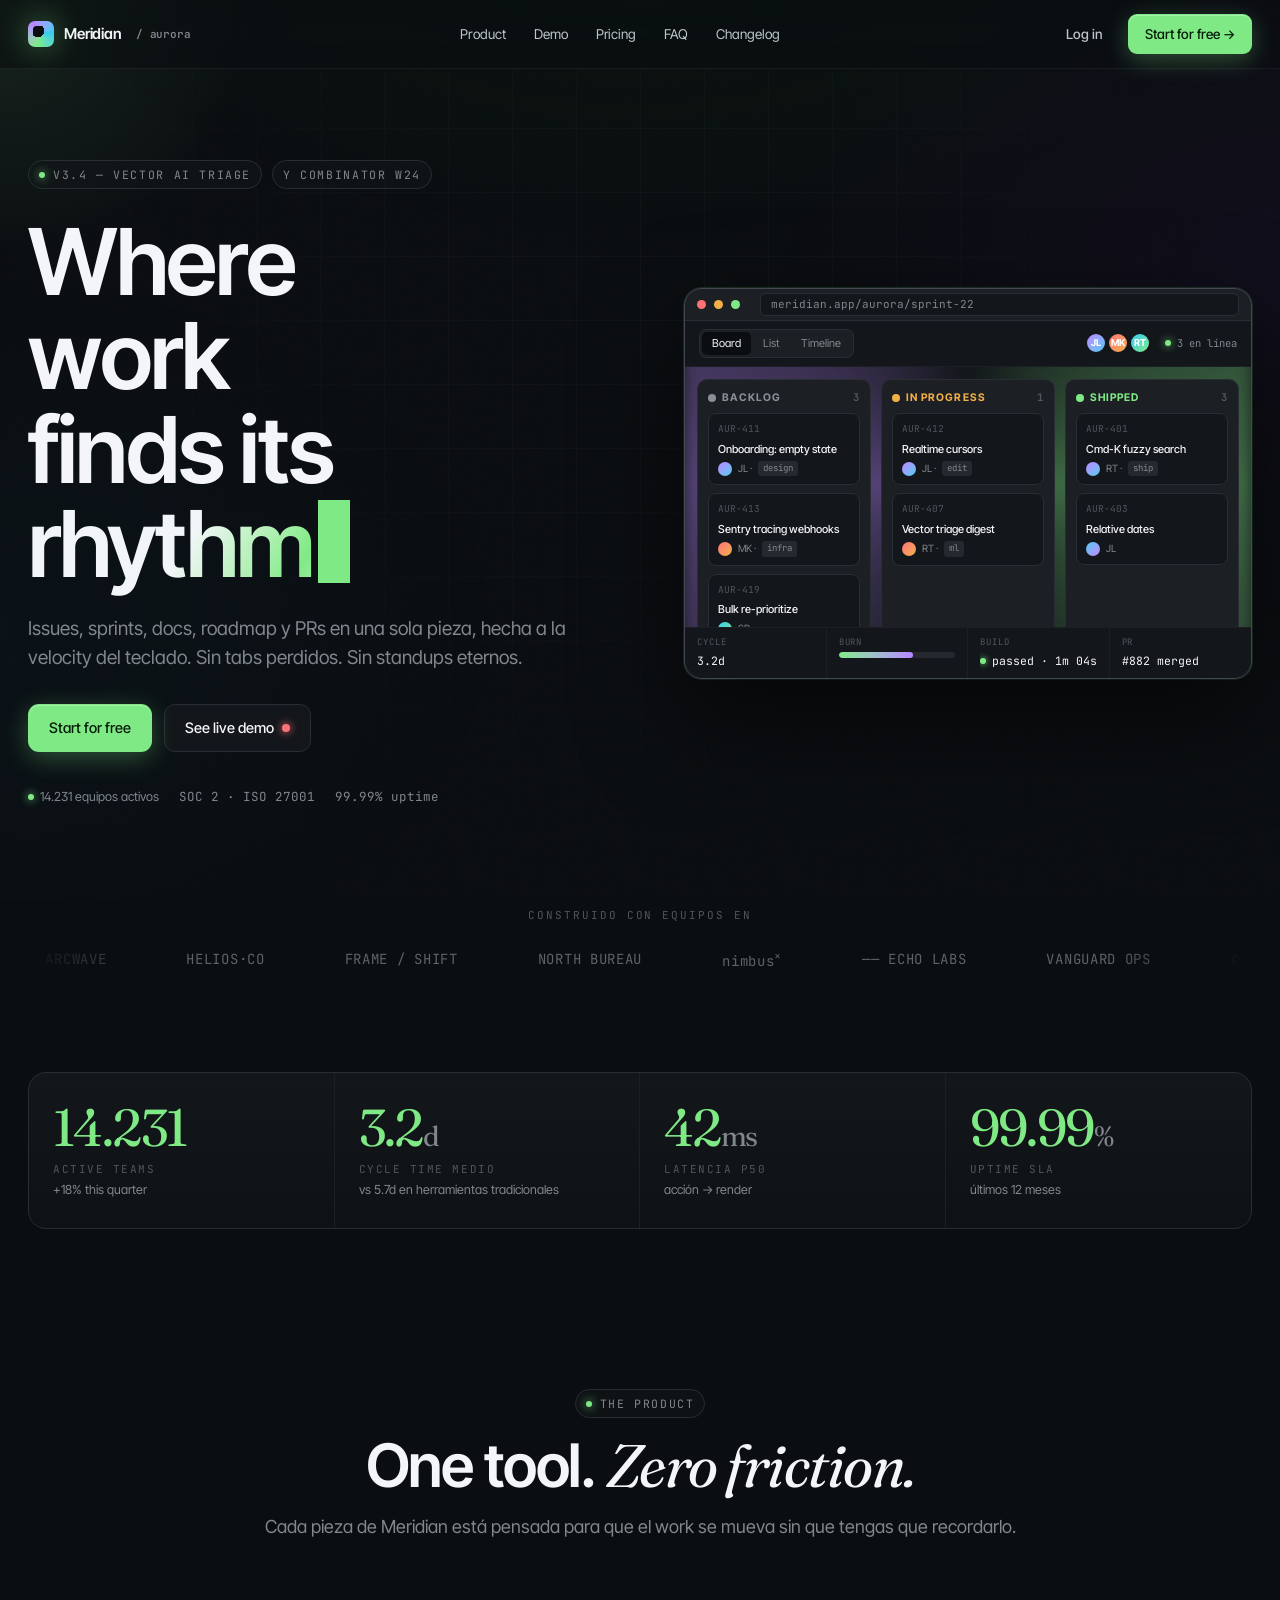
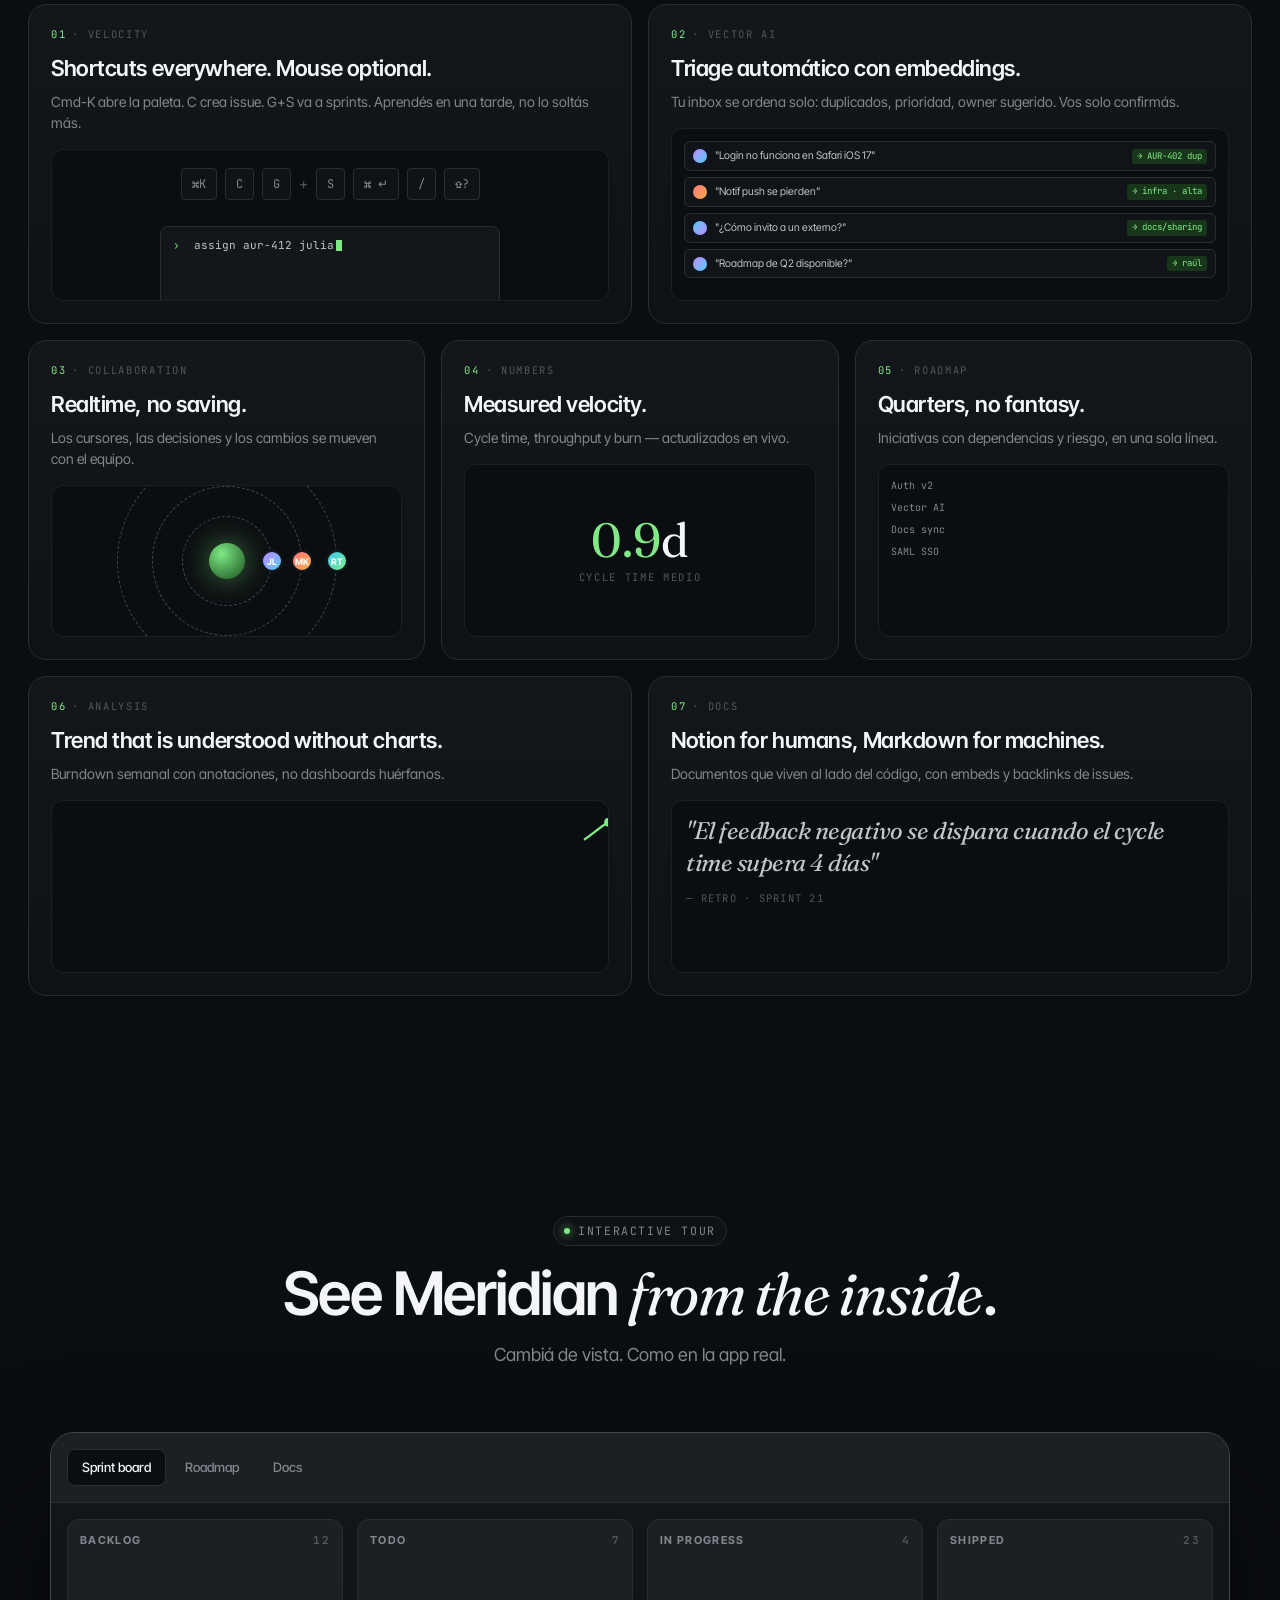
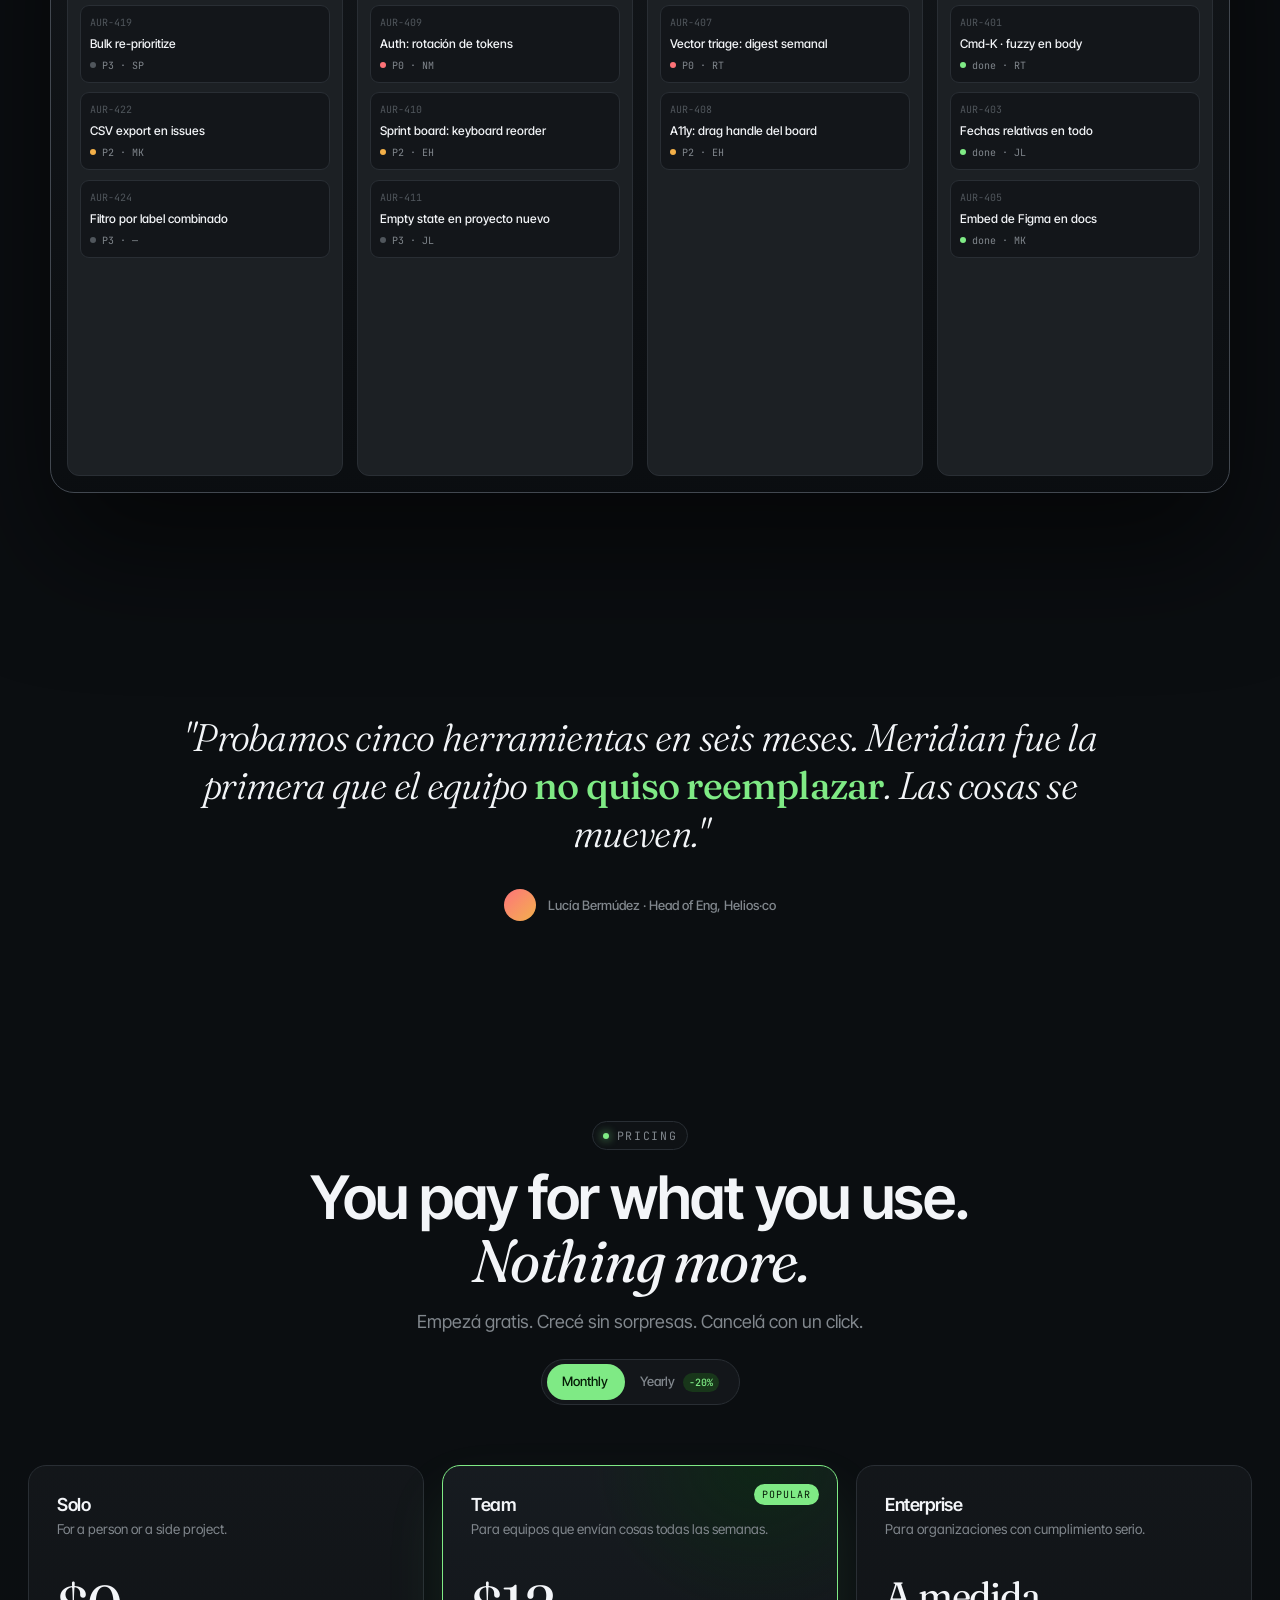
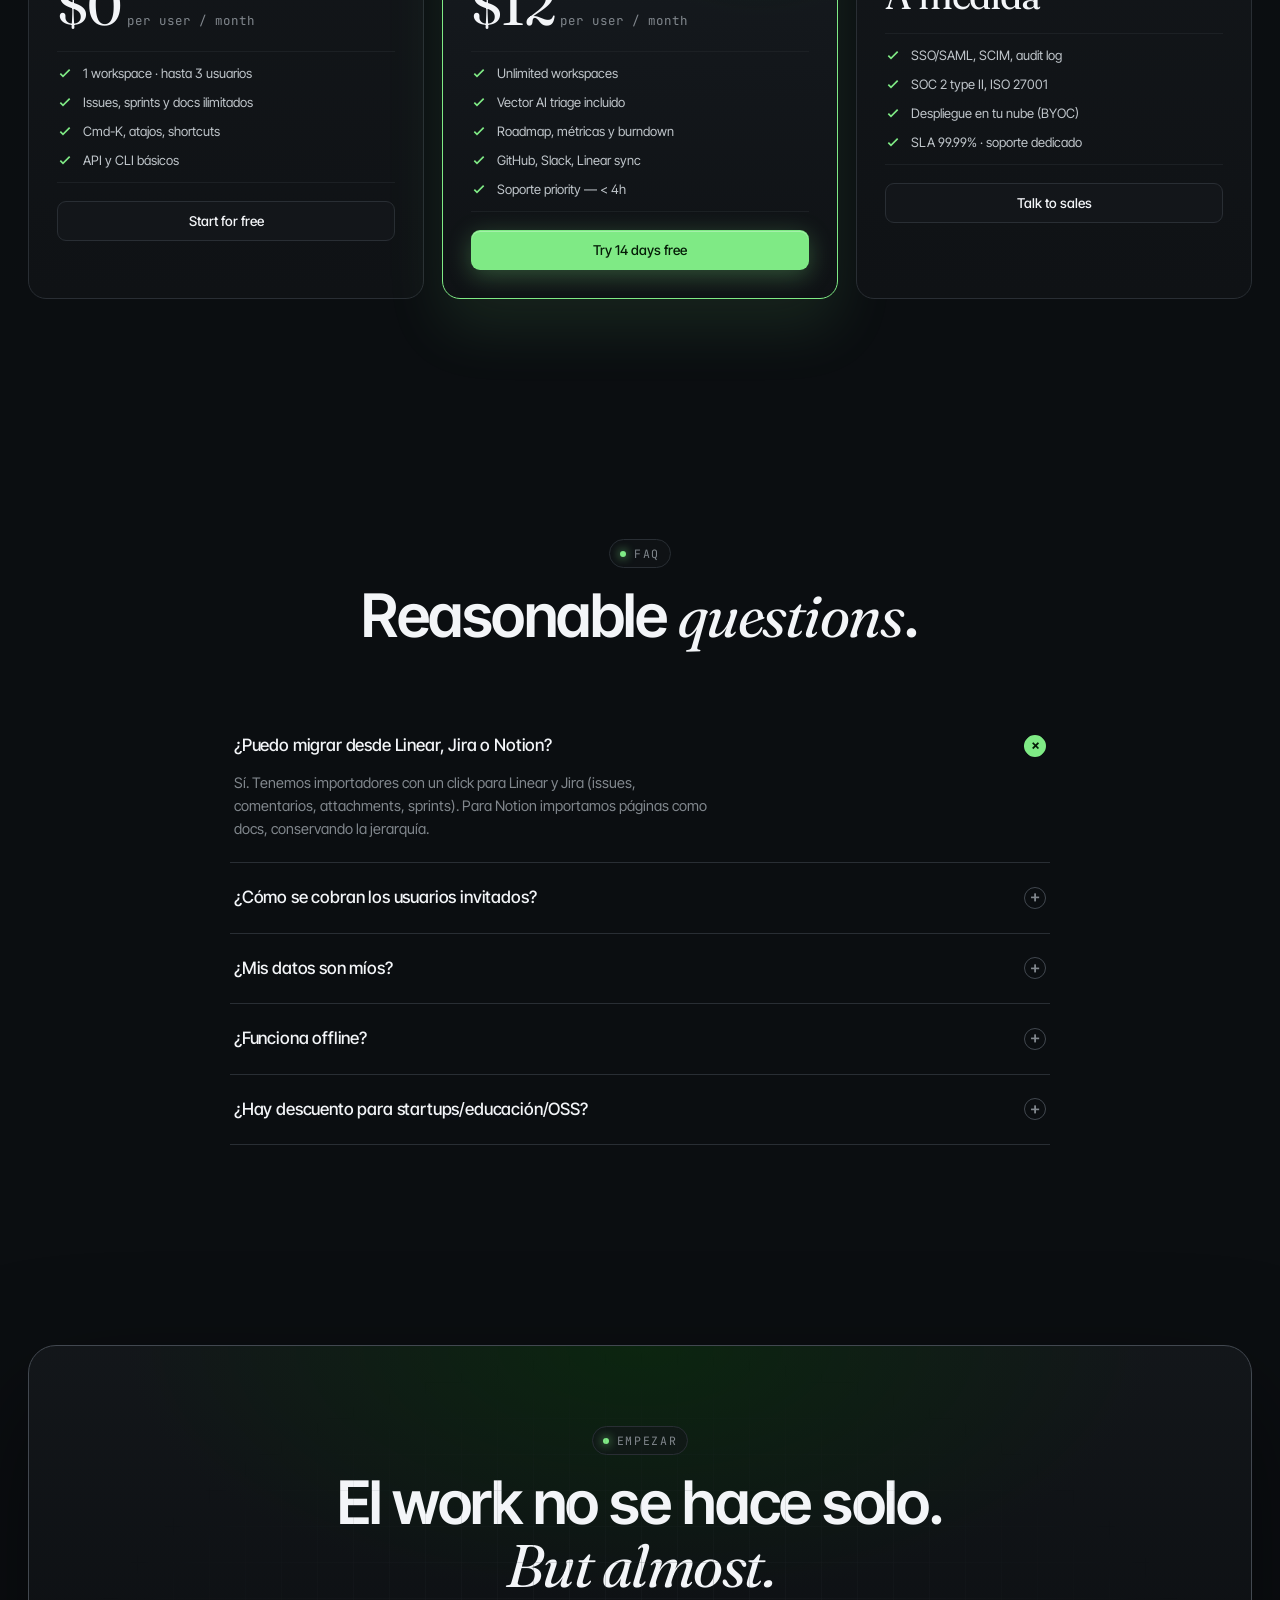
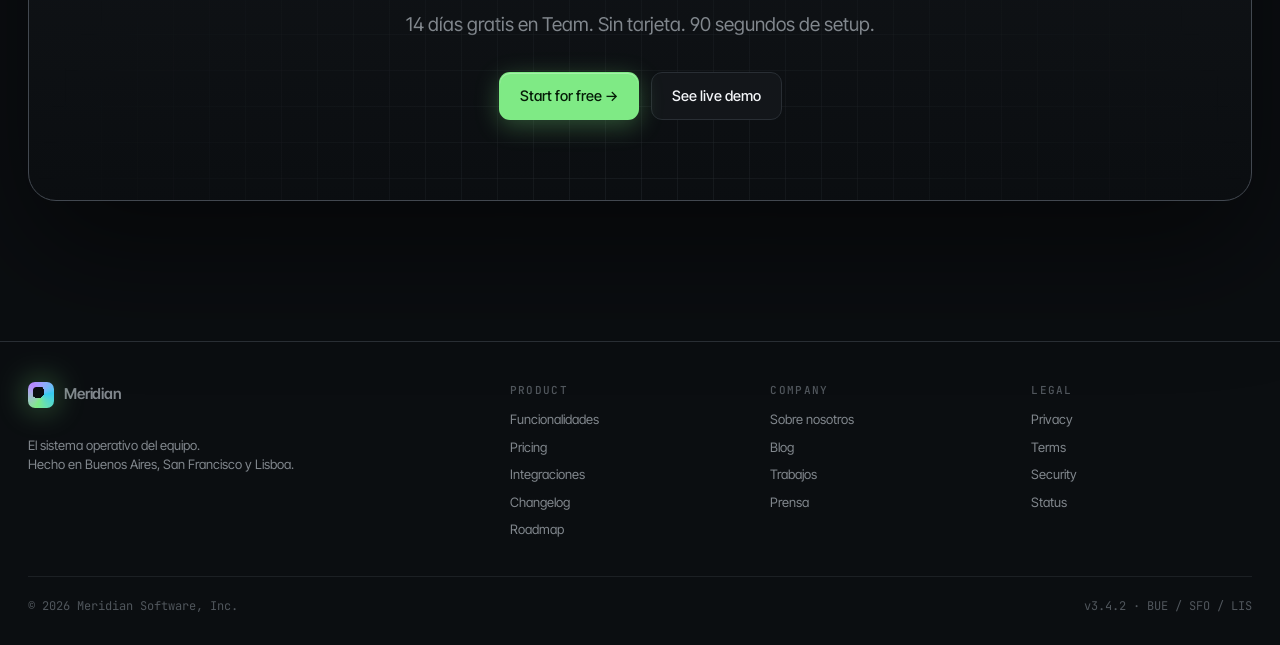
==== commit 61010ae6: "Consolidate Meridian AI Infrastructure and purge legacy backend" ====
--- a/Frontend2/index.html
+++ b/Frontend2/index.html
@@ -1,15 +1,15 @@
 <!DOCTYPE html>
-<html lang="es">
+<html lang="en">
 <head>
     <meta charset="UTF-8">
     <meta http-equiv="refresh" content="0; url=landing.html">
-    <title>Redirigiendo a Meridian...</title>
+    <title>Redirecting to Meridian...</title>
     <script>
         window.location.href = "landing.html";
     </script>
 </head>
 <body>
-    Si no eres redirigido automáticamente, haz clic aquí: <a href="landing.html">Entrar a Meridian</a>
+    If you are not redirected automatically, click here: <a href="landing.html">Enter Meridian</a>
 </body>
 </html>
 < ! - -   t r i g g e r   r e d e p l o y   - - > 
